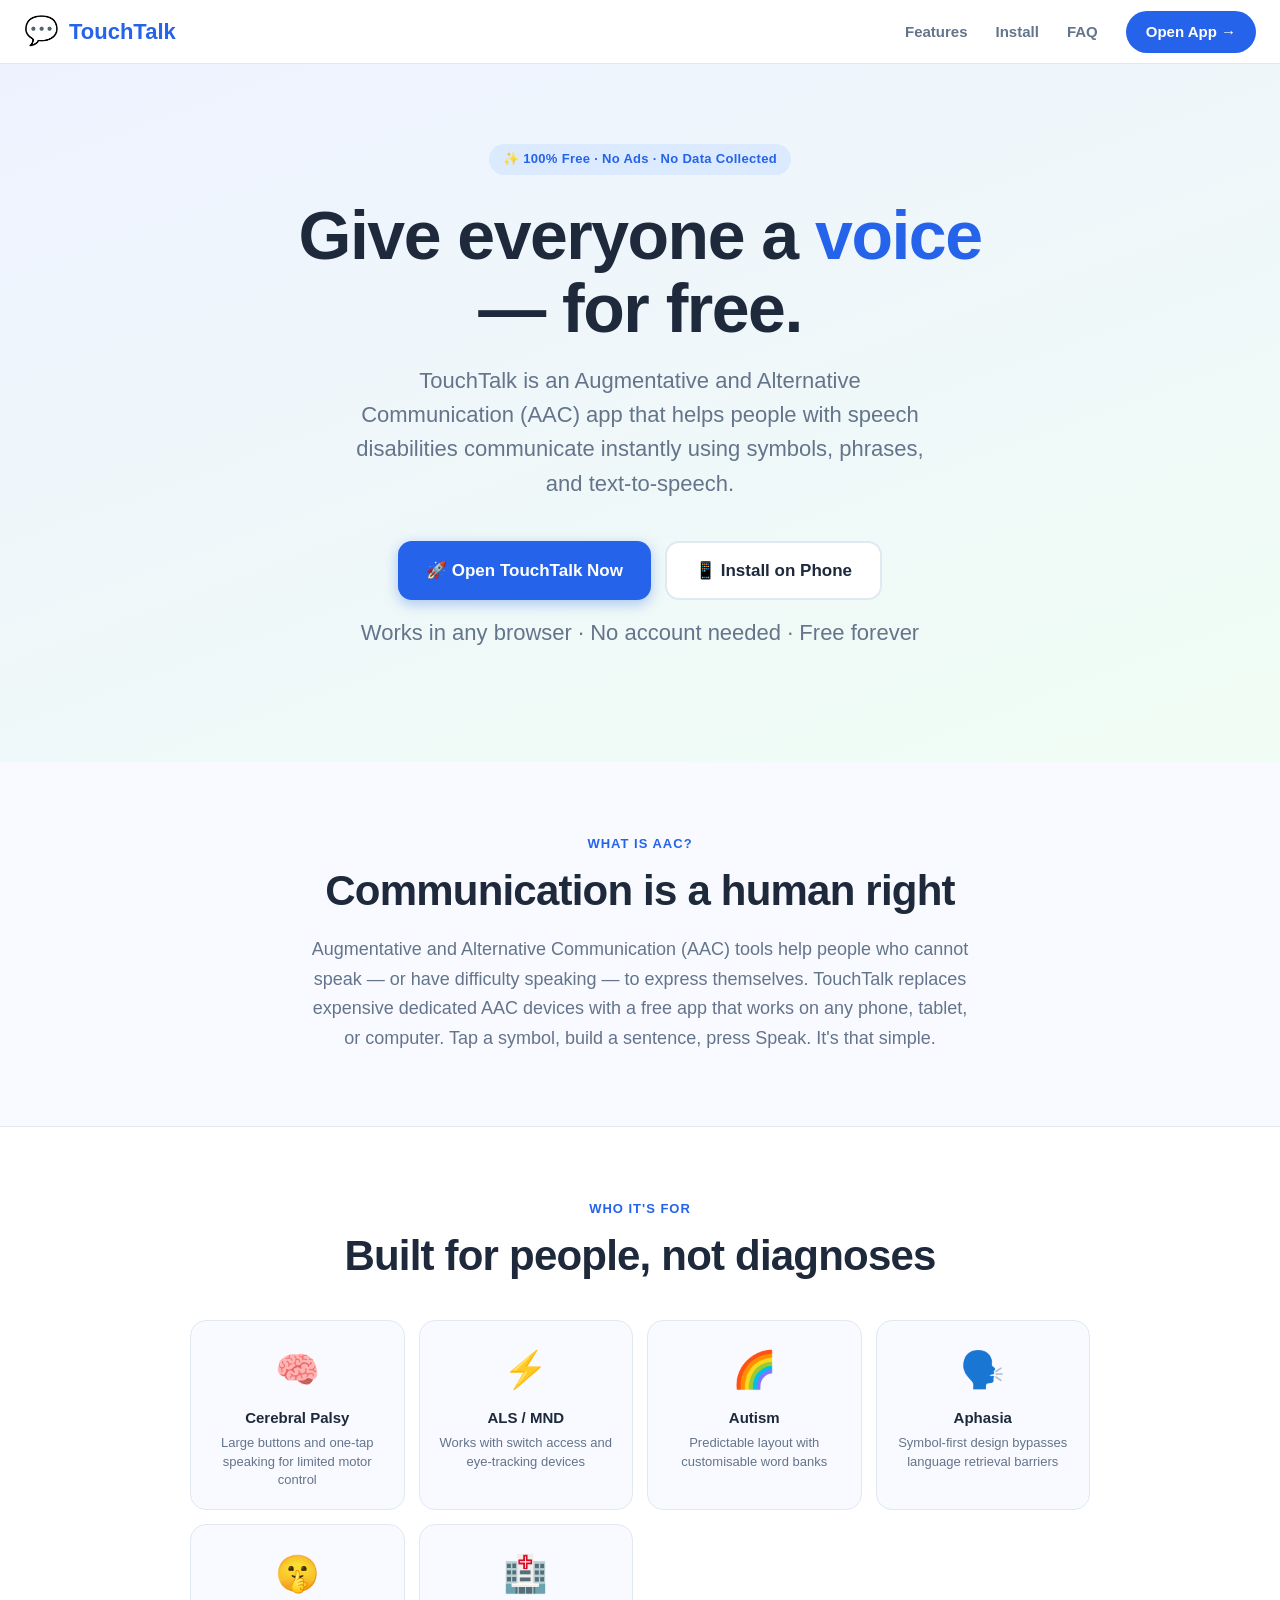
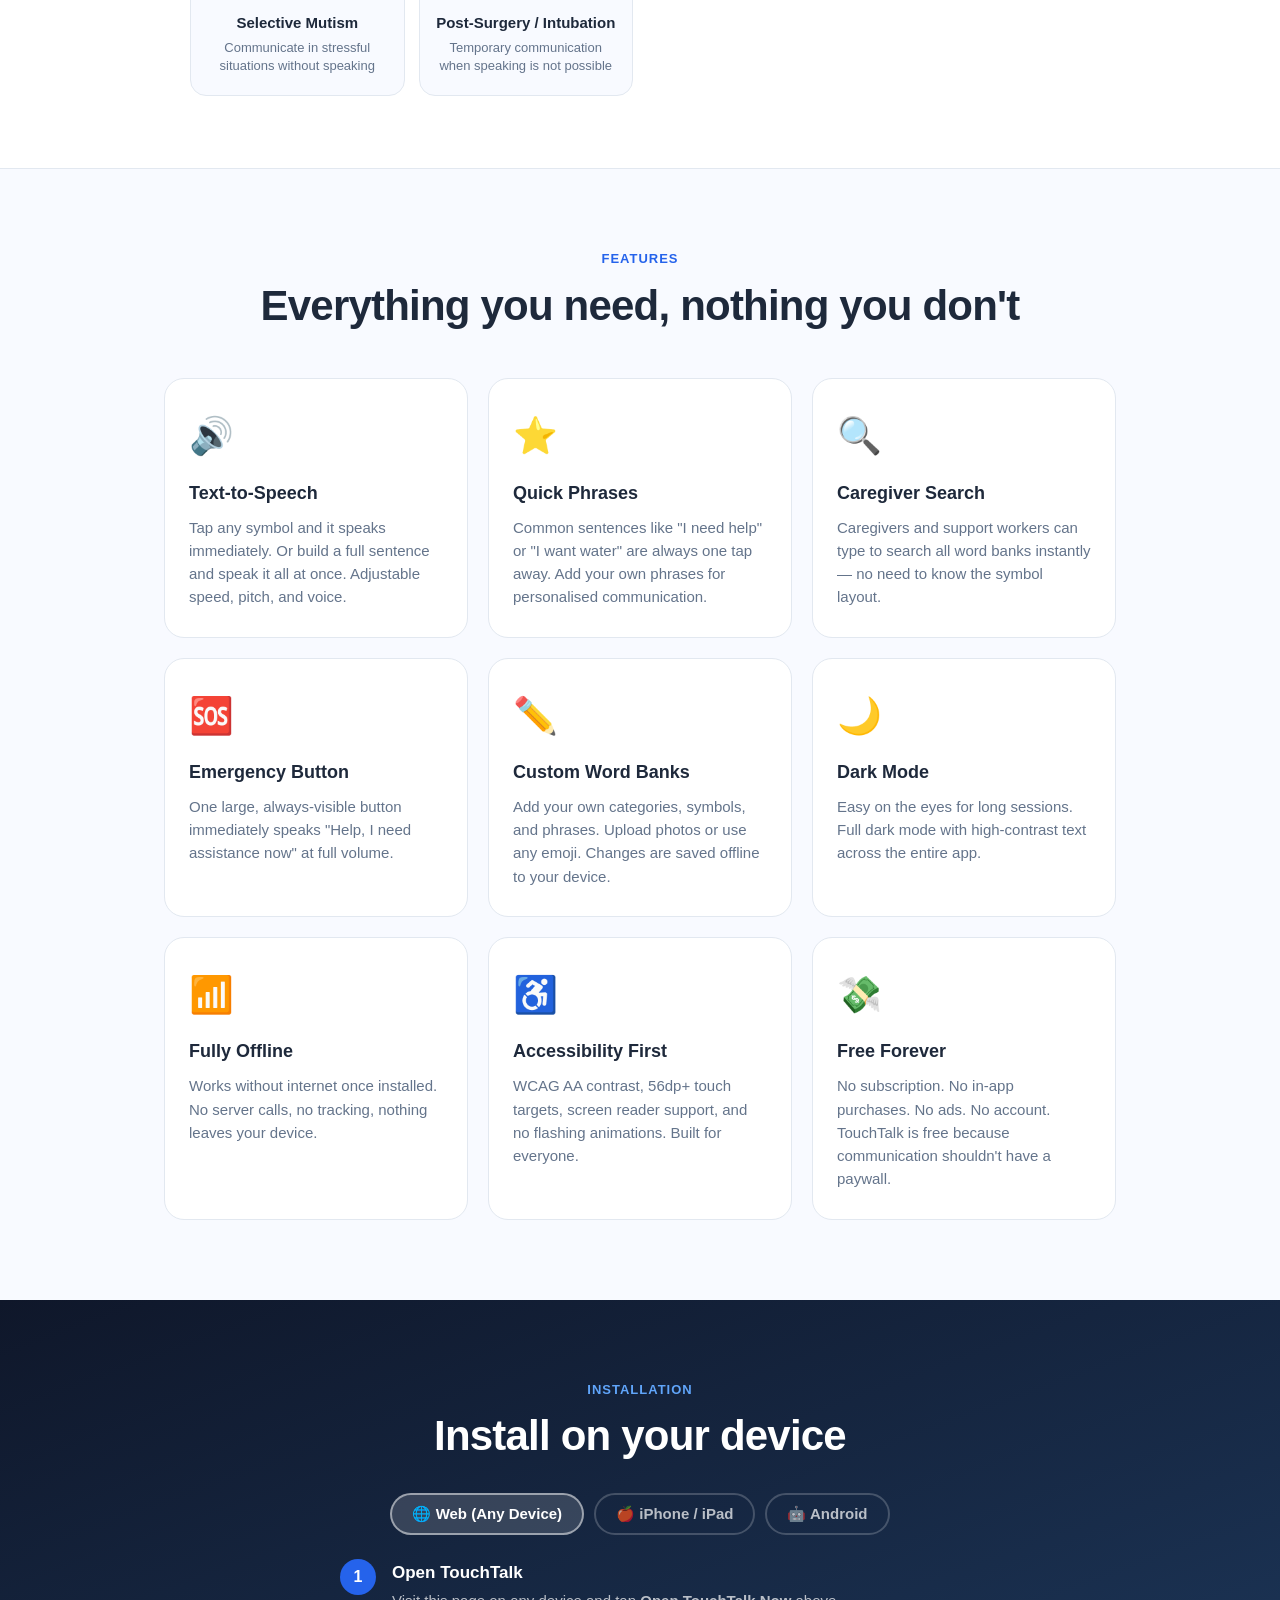
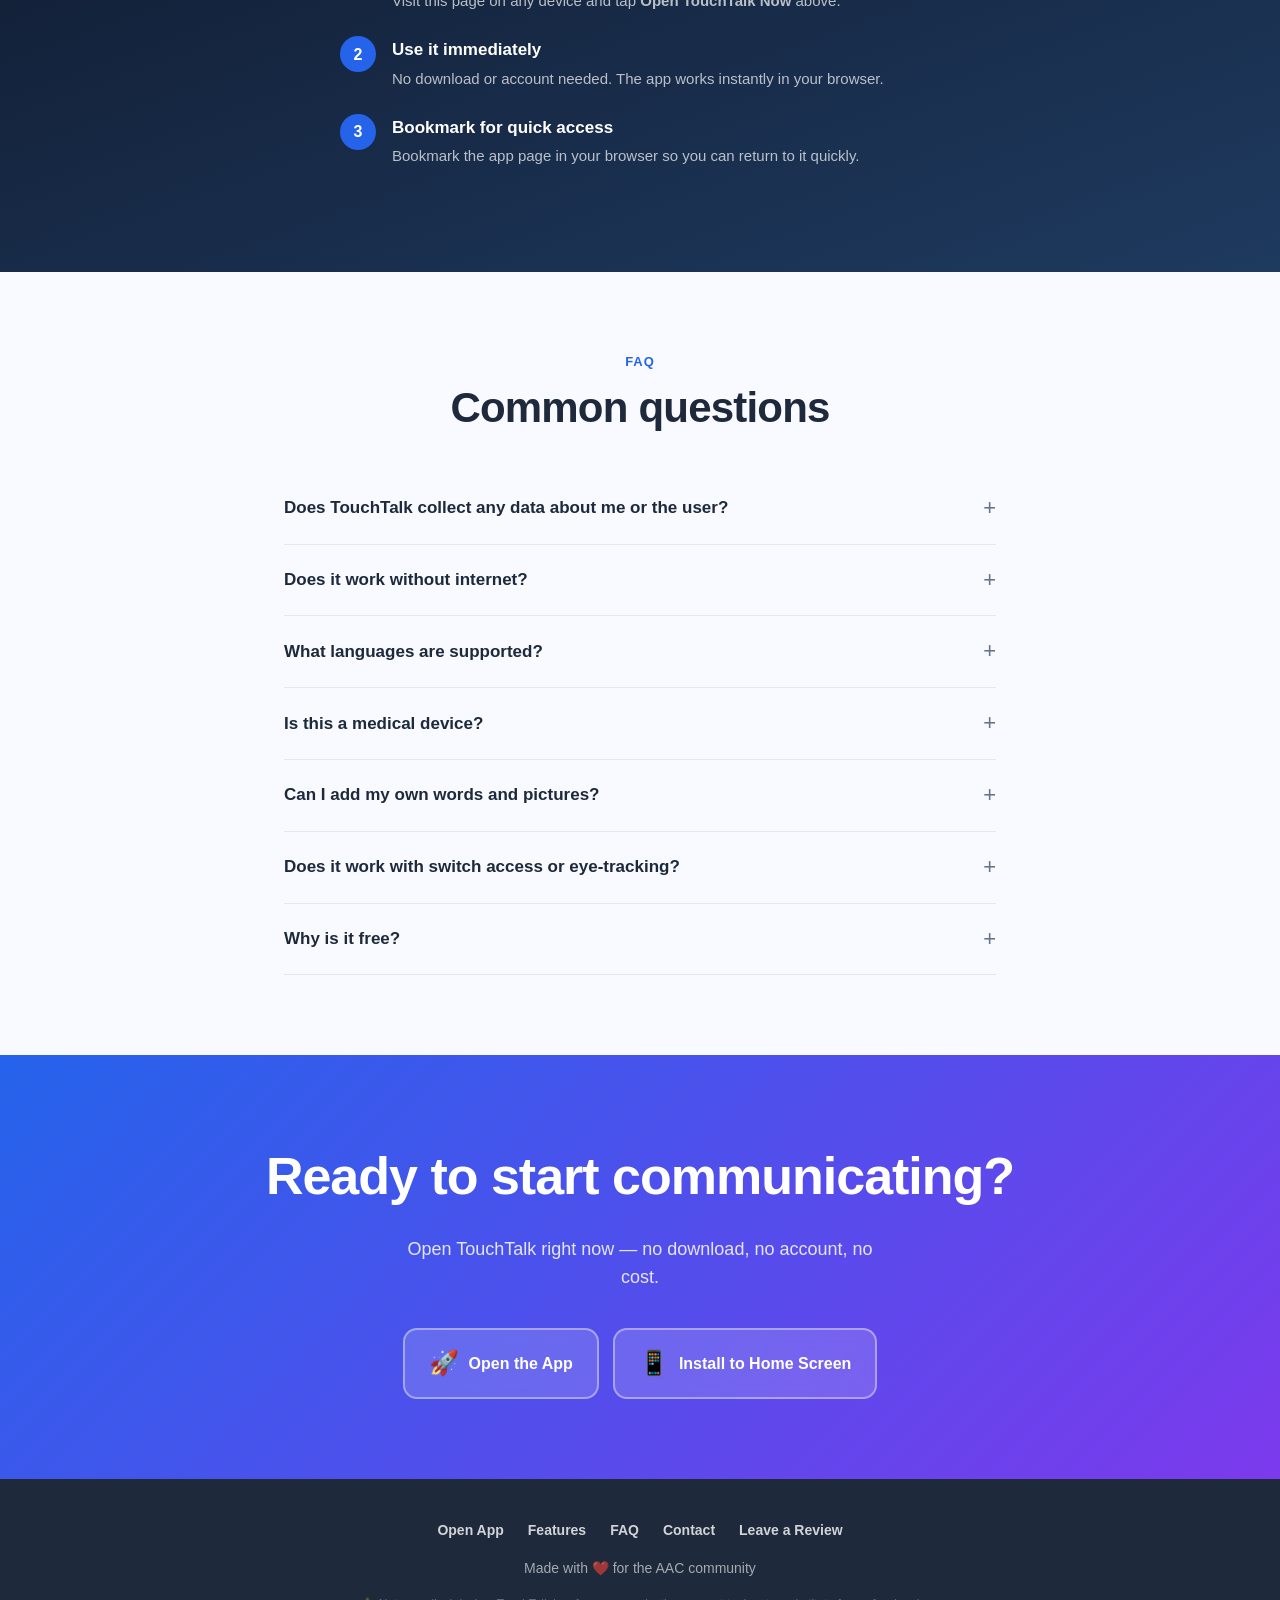
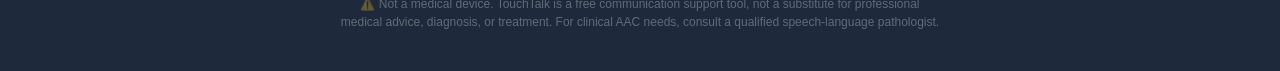
==== index.html @ ec5f8ab3 "Update with code changes" ====
<!DOCTYPE html>
<html lang="en">
<head>
  <meta charset="UTF-8">
  <meta name="viewport" content="width=device-width, initial-scale=1.0">
  <meta name="description" content="TouchTalk is a free AAC app that gives a voice to people with cerebral palsy, ALS, autism, aphasia, and other speech disabilities.">
  <title>TouchTalk — Free AAC App for Everyone</title>
  <style>
    :root {
      --primary: #2563EB;
      --primary-dark: #1D4ED8;
      --speak: #059669;
      --text-1: #1E293B;
      --text-2: #64748B;
      --bg: #F8FAFF;
      --surface: #FFFFFF;
      --border: #E2E8F0;
    }
    *, *::before, *::after { box-sizing: border-box; margin: 0; padding: 0; }
    html { scroll-behavior: smooth; }
    body {
      font-family: -apple-system, BlinkMacSystemFont, 'Inter', 'Segoe UI', Arial, sans-serif;
      background: var(--bg);
      color: var(--text-1);
      line-height: 1.6;
    }
    img { max-width: 100%; display: block; }
    a { color: var(--primary); text-decoration: none; }
    a:hover { text-decoration: underline; }

    nav {
      position: sticky;
      top: 0;
      background: rgba(255,255,255,0.92);
      backdrop-filter: blur(12px);
      border-bottom: 1px solid var(--border);
      z-index: 100;
      padding: 0 24px;
      display: flex;
      align-items: center;
      justify-content: space-between;
      height: 64px;
    }
    .nav-brand {
      display: flex;
      align-items: center;
      gap: 10px;
      font-size: 22px;
      font-weight: 800;
      color: var(--primary);
      text-decoration: none;
    }
    .nav-brand span { font-size: 28px; }
    .nav-links { display: flex; gap: 28px; align-items: center; }
    .nav-links a { font-size: 15px; font-weight: 600; color: var(--text-2); transition: color 0.15s; }
    .nav-links a:hover { color: var(--primary); text-decoration: none; }
    .nav-cta {
      background: var(--primary);
      color: #fff !important;
      padding: 9px 20px;
      border-radius: 100px;
      transition: background 0.15s, transform 0.15s !important;
    }
    .nav-cta:hover { background: var(--primary-dark) !important; transform: translateY(-1px); text-decoration: none !important; }
    @media (max-width: 640px) {
      .nav-links { display: none; }
    }

    .hero {
      background: linear-gradient(160deg, #EEF2FF 0%, #F0FDF4 100%);
      padding: 80px 24px 72px;
      text-align: center;
    }
    .hero-badge {
      display: inline-flex;
      align-items: center;
      gap: 6px;
      background: #DBEAFE;
      color: var(--primary);
      font-size: 13px;
      font-weight: 700;
      padding: 5px 14px;
      border-radius: 100px;
      margin-bottom: 24px;
      letter-spacing: 0.3px;
    }
    .hero h1 {
      font-size: clamp(36px, 7vw, 68px);
      font-weight: 900;
      line-height: 1.07;
      letter-spacing: -1.5px;
      color: var(--text-1);
      max-width: 760px;
      margin: 0 auto 20px;
    }
    .hero h1 em { font-style: normal; color: var(--primary); }
    .hero p {
      font-size: clamp(17px, 2.5vw, 22px);
      color: var(--text-2);
      max-width: 580px;
      margin: 0 auto 40px;
      line-height: 1.55;
    }
    .hero-buttons {
      display: flex;
      gap: 14px;
      justify-content: center;
      flex-wrap: wrap;
      margin-bottom: 16px;
    }
    .btn-primary {
      display: inline-flex;
      align-items: center;
      gap: 8px;
      background: var(--primary);
      color: #fff;
      font-size: 17px;
      font-weight: 700;
      padding: 14px 28px;
      border-radius: 14px;
      transition: background 0.15s, transform 0.15s, box-shadow 0.15s;
      box-shadow: 0 4px 14px rgba(37,99,235,.35);
      text-decoration: none;
    }
    .btn-primary:hover { background: var(--primary-dark); transform: translateY(-2px); box-shadow: 0 8px 24px rgba(37,99,235,.45); text-decoration: none; }
    .btn-secondary {
      display: inline-flex;
      align-items: center;
      gap: 8px;
      background: var(--surface);
      color: var(--text-1);
      font-size: 17px;
      font-weight: 700;
      padding: 14px 28px;
      border-radius: 14px;
      border: 2px solid var(--border);
      transition: border-color 0.15s, transform 0.15s;
      text-decoration: none;
    }
    .btn-secondary:hover { border-color: var(--primary); color: var(--primary); transform: translateY(-2px); text-decoration: none; }
    .hero-disclaimer {
      font-size: 13px;
      color: var(--text-2);
    }

    .what-is {
      padding: 72px 24px;
      max-width: 900px;
      margin: 0 auto;
      text-align: center;
    }
    .section-tag {
      font-size: 13px;
      font-weight: 700;
      text-transform: uppercase;
      letter-spacing: 1px;
      color: var(--primary);
      margin-bottom: 12px;
    }
    .section-title {
      font-size: clamp(28px, 5vw, 42px);
      font-weight: 900;
      letter-spacing: -0.8px;
      line-height: 1.15;
      color: var(--text-1);
      margin-bottom: 20px;
    }
    .section-body {
      font-size: 18px;
      color: var(--text-2);
      max-width: 660px;
      margin: 0 auto;
      line-height: 1.65;
    }

    .who-section {
      background: var(--surface);
      padding: 72px 24px;
      border-top: 1px solid var(--border);
      border-bottom: 1px solid var(--border);
    }
    .who-section .section-title { text-align: center; }
    .conditions-grid {
      display: grid;
      grid-template-columns: repeat(auto-fill, minmax(200px, 1fr));
      gap: 14px;
      margin-top: 40px;
      max-width: 900px;
      margin-left: auto;
      margin-right: auto;
    }
    .condition-card {
      background: var(--bg);
      border: 1.5px solid var(--border);
      border-radius: 16px;
      padding: 20px 16px;
      text-align: center;
    }
    .condition-icon { font-size: 36px; margin-bottom: 8px; }
    .condition-name { font-size: 15px; font-weight: 700; color: var(--text-1); }
    .condition-desc { font-size: 13px; color: var(--text-2); margin-top: 4px; line-height: 1.4; }

    .features-section { padding: 80px 24px; max-width: 1000px; margin: 0 auto; }
    .features-section .section-title { text-align: center; margin-bottom: 48px; }
    .features-grid {
      display: grid;
      grid-template-columns: repeat(auto-fill, minmax(280px, 1fr));
      gap: 20px;
    }
    .feature-card {
      background: var(--surface);
      border: 1.5px solid var(--border);
      border-radius: 20px;
      padding: 28px 24px;
      transition: transform 0.2s, box-shadow 0.2s;
    }
    .feature-card:hover { transform: translateY(-4px); box-shadow: 0 12px 32px rgba(0,0,0,.08); }
    .feature-icon {
      font-size: 36px;
      margin-bottom: 14px;
      display: block;
    }
    .feature-title { font-size: 18px; font-weight: 800; color: var(--text-1); margin-bottom: 8px; }
    .feature-desc { font-size: 15px; color: var(--text-2); line-height: 1.55; }

    .install-section {
      background: linear-gradient(160deg, #0F172A 0%, #1E3A5F 100%);
      color: #fff;
      padding: 80px 24px;
    }
    .install-section .section-title { color: #fff; text-align: center; }
    .install-section .section-tag { color: #60A5FA; }
    .install-tabs {
      display: flex;
      gap: 10px;
      justify-content: center;
      margin: 32px 0 24px;
      flex-wrap: wrap;
    }
    .install-tab {
      padding: 10px 20px;
      border-radius: 100px;
      font-size: 15px;
      font-weight: 700;
      cursor: pointer;
      border: 2px solid rgba(255,255,255,.2);
      background: transparent;
      color: rgba(255,255,255,.7);
      transition: all 0.15s;
      font-family: inherit;
    }
    .install-tab.active, .install-tab:hover {
      background: rgba(255,255,255,.15);
      border-color: rgba(255,255,255,.5);
      color: #fff;
    }
    .install-steps {
      max-width: 600px;
      margin: 0 auto;
      display: none;
    }
    .install-steps.active { display: block; }
    .step {
      display: flex;
      gap: 16px;
      align-items: flex-start;
      margin-bottom: 24px;
    }
    .step-num {
      width: 36px; height: 36px;
      border-radius: 50%;
      background: var(--primary);
      color: #fff;
      font-weight: 800;
      font-size: 16px;
      display: flex;
      align-items: center;
      justify-content: center;
      flex-shrink: 0;
    }
    .step-content h4 { font-size: 17px; font-weight: 700; margin-bottom: 4px; }
    .step-content p { font-size: 15px; color: rgba(255,255,255,.7); line-height: 1.5; }
    .step-content code {
      background: rgba(255,255,255,.12);
      border-radius: 6px;
      padding: 2px 7px;
      font-family: monospace;
      font-size: 13px;
      color: #93C5FD;
    }

    .faq-section { padding: 80px 24px; max-width: 760px; margin: 0 auto; }
    .faq-section .section-title { text-align: center; margin-bottom: 40px; }
    .faq-item {
      border-bottom: 1.5px solid var(--border);
      padding: 20px 0;
    }
    .faq-q {
      font-size: 17px;
      font-weight: 700;
      color: var(--text-1);
      cursor: pointer;
      display: flex;
      justify-content: space-between;
      align-items: center;
      gap: 12px;
      user-select: none;
      line-height: 1.4;
    }
    .faq-q::after { content: '+'; font-size: 22px; font-weight: 400; color: var(--text-2); flex-shrink: 0; }
    .faq-item.open .faq-q::after { content: '−'; }
    .faq-a {
      font-size: 16px;
      color: var(--text-2);
      max-height: 0;
      overflow: hidden;
      transition: max-height 0.3s ease, padding 0.2s;
      line-height: 1.65;
    }
    .faq-item.open .faq-a { max-height: 400px; padding-top: 12px; }

    .download-section {
      background: linear-gradient(135deg, #2563EB 0%, #7C3AED 100%);
      color: #fff;
      padding: 80px 24px;
      text-align: center;
    }
    .download-section h2 {
      font-size: clamp(30px, 6vw, 52px);
      font-weight: 900;
      letter-spacing: -1px;
      margin-bottom: 16px;
    }
    .download-section p {
      font-size: 18px;
      opacity: 0.85;
      max-width: 500px;
      margin: 0 auto 36px;
    }
    .download-buttons {
      display: flex;
      gap: 14px;
      justify-content: center;
      flex-wrap: wrap;
    }
    .dl-btn {
      display: inline-flex;
      align-items: center;
      gap: 10px;
      background: rgba(255,255,255,.15);
      border: 2px solid rgba(255,255,255,.4);
      color: #fff;
      padding: 14px 24px;
      border-radius: 14px;
      font-size: 16px;
      font-weight: 700;
      text-decoration: none;
      transition: background 0.15s, border-color 0.15s, transform 0.15s;
      backdrop-filter: blur(8px);
    }
    .dl-btn:hover {
      background: rgba(255,255,255,.25);
      border-color: rgba(255,255,255,.7);
      transform: translateY(-2px);
      text-decoration: none;
      color: #fff;
    }
    .dl-btn-icon { font-size: 24px; }

    footer {
      background: var(--text-1);
      color: rgba(255,255,255,.6);
      padding: 40px 24px;
      text-align: center;
    }
    footer a { color: rgba(255,255,255,.8); }
    footer a:hover { color: #fff; }
    .footer-links { display: flex; gap: 24px; justify-content: center; flex-wrap: wrap; margin-bottom: 16px; }
    .footer-links a { font-size: 14px; font-weight: 600; }
    .footer-disclaimer {
      font-size: 12px;
      opacity: 0.5;
      max-width: 600px;
      margin: 16px auto 0;
      line-height: 1.5;
    }

</style>
</head>
<body>

<nav>
  <a class="nav-brand" href="#"><span>💬</span> TouchTalk</a>
  <div class="nav-links">
    <a href="#features">Features</a>
    <a href="#install">Install</a>
    <a href="#faq">FAQ</a>
    <a href="app.html" class="nav-cta">Open App →</a>
  </div>
</nav>

<section class="hero">
  <div class="hero-badge">✨ 100% Free · No Ads · No Data Collected</div>
  <h1>Give everyone a <em>voice</em> — for free.</h1>
  <p>TouchTalk is an Augmentative and Alternative Communication (AAC) app that helps people with speech disabilities communicate instantly using symbols, phrases, and text-to-speech.</p>
  <div class="hero-buttons">
    <a href="app.html" class="btn-primary">🚀 Open TouchTalk Now</a>
    <a href="#install" class="btn-secondary">📱 Install on Phone</a>
  </div>
  <p class="hero-disclaimer">Works in any browser · No account needed · Free forever</p>
</section>

<section class="what-is">
  <p class="section-tag">What is AAC?</p>
  <h2 class="section-title">Communication is a human right</h2>
  <p class="section-body">
    Augmentative and Alternative Communication (AAC) tools help people who cannot speak — or have difficulty speaking — to express themselves. TouchTalk replaces expensive dedicated AAC devices with a free app that works on any phone, tablet, or computer. Tap a symbol, build a sentence, press Speak. It's that simple.
  </p>
</section>

<section class="who-section">
  <p class="section-tag" style="text-align:center">Who it's for</p>
  <h2 class="section-title">Built for people, not diagnoses</h2>
  <div class="conditions-grid">
    <div class="condition-card">
      <div class="condition-icon">🧠</div>
      <div class="condition-name">Cerebral Palsy</div>
      <div class="condition-desc">Large buttons and one-tap speaking for limited motor control</div>
    </div>
    <div class="condition-card">
      <div class="condition-icon">⚡</div>
      <div class="condition-name">ALS / MND</div>
      <div class="condition-desc">Works with switch access and eye-tracking devices</div>
    </div>
    <div class="condition-card">
      <div class="condition-icon">🌈</div>
      <div class="condition-name">Autism</div>
      <div class="condition-desc">Predictable layout with customisable word banks</div>
    </div>
    <div class="condition-card">
      <div class="condition-icon">🗣️</div>
      <div class="condition-name">Aphasia</div>
      <div class="condition-desc">Symbol-first design bypasses language retrieval barriers</div>
    </div>
    <div class="condition-card">
      <div class="condition-icon">🤫</div>
      <div class="condition-name">Selective Mutism</div>
      <div class="condition-desc">Communicate in stressful situations without speaking</div>
    </div>
    <div class="condition-card">
      <div class="condition-icon">🏥</div>
      <div class="condition-name">Post-Surgery / Intubation</div>
      <div class="condition-desc">Temporary communication when speaking is not possible</div>
    </div>
  </div>
</section>

<section class="features-section" id="features">
  <p class="section-tag" style="text-align:center">Features</p>
  <h2 class="section-title">Everything you need, nothing you don't</h2>
  <div class="features-grid">
    <div class="feature-card">
      <span class="feature-icon">🔊</span>
      <h3 class="feature-title">Text-to-Speech</h3>
      <p class="feature-desc">Tap any symbol and it speaks immediately. Or build a full sentence and speak it all at once. Adjustable speed, pitch, and voice.</p>
    </div>
    <div class="feature-card">
      <span class="feature-icon">⭐</span>
      <h3 class="feature-title">Quick Phrases</h3>
      <p class="feature-desc">Common sentences like "I need help" or "I want water" are always one tap away. Add your own phrases for personalised communication.</p>
    </div>
    <div class="feature-card">
      <span class="feature-icon">🔍</span>
      <h3 class="feature-title">Caregiver Search</h3>
      <p class="feature-desc">Caregivers and support workers can type to search all word banks instantly — no need to know the symbol layout.</p>
    </div>
    <div class="feature-card">
      <span class="feature-icon">🆘</span>
      <h3 class="feature-title">Emergency Button</h3>
      <p class="feature-desc">One large, always-visible button immediately speaks "Help, I need assistance now" at full volume.</p>
    </div>
    <div class="feature-card">
      <span class="feature-icon">✏️</span>
      <h3 class="feature-title">Custom Word Banks</h3>
      <p class="feature-desc">Add your own categories, symbols, and phrases. Upload photos or use any emoji. Changes are saved offline to your device.</p>
    </div>
    <div class="feature-card">
      <span class="feature-icon">🌙</span>
      <h3 class="feature-title">Dark Mode</h3>
      <p class="feature-desc">Easy on the eyes for long sessions. Full dark mode with high-contrast text across the entire app.</p>
    </div>
    <div class="feature-card">
      <span class="feature-icon">📶</span>
      <h3 class="feature-title">Fully Offline</h3>
      <p class="feature-desc">Works without internet once installed. No server calls, no tracking, nothing leaves your device.</p>
    </div>
    <div class="feature-card">
      <span class="feature-icon">♿</span>
      <h3 class="feature-title">Accessibility First</h3>
      <p class="feature-desc">WCAG AA contrast, 56dp+ touch targets, screen reader support, and no flashing animations. Built for everyone.</p>
    </div>
    <div class="feature-card">
      <span class="feature-icon">💸</span>
      <h3 class="feature-title">Free Forever</h3>
      <p class="feature-desc">No subscription. No in-app purchases. No ads. No account. TouchTalk is free because communication shouldn't have a paywall.</p>
    </div>
  </div>
</section>

<section class="install-section" id="install">
  <p class="section-tag" style="text-align:center">Installation</p>
  <h2 class="section-title" style="color:#fff">Install on your device</h2>
  <div class="install-tabs">
    <button class="install-tab active" onclick="showInstall('web', this)">🌐 Web (Any Device)</button>
    <button class="install-tab" onclick="showInstall('ios', this)">🍎 iPhone / iPad</button>
    <button class="install-tab" onclick="showInstall('android', this)">🤖 Android</button>
  </div>

  <div class="install-steps active" id="install-web">
    <div class="step"><div class="step-num">1</div><div class="step-content"><h4>Open TouchTalk</h4><p>Visit this page on any device and tap <strong>Open TouchTalk Now</strong> above.</p></div></div>
    <div class="step"><div class="step-num">2</div><div class="step-content"><h4>Use it immediately</h4><p>No download or account needed. The app works instantly in your browser.</p></div></div>
    <div class="step"><div class="step-num">3</div><div class="step-content"><h4>Bookmark for quick access</h4><p>Bookmark the app page in your browser so you can return to it quickly.</p></div></div>
  </div>

  <div class="install-steps" id="install-ios">
    <div class="step"><div class="step-num">1</div><div class="step-content"><h4>Open in Safari</h4><p>Open TouchTalk in <strong>Safari</strong> on your iPhone or iPad (not Chrome).</p></div></div>
    <div class="step"><div class="step-num">2</div><div class="step-content"><h4>Tap the Share button</h4><p>Tap the <strong>□↑</strong> Share icon at the bottom of the screen.</p></div></div>
    <div class="step"><div class="step-num">3</div><div class="step-content"><h4>Add to Home Screen</h4><p>Scroll down and tap <strong>"Add to Home Screen"</strong>. Tap <strong>Add</strong>.</p></div></div>
    <div class="step"><div class="step-num">4</div><div class="step-content"><h4>Done!</h4><p>TouchTalk appears on your home screen like any other app and works fully offline.</p></div></div>
  </div>

  <div class="install-steps" id="install-android">
    <div class="step"><div class="step-num">1</div><div class="step-content"><h4>Open in Chrome</h4><p>Open TouchTalk in <strong>Google Chrome</strong> on your Android phone or tablet.</p></div></div>
    <div class="step"><div class="step-num">2</div><div class="step-content"><h4>Tap the menu</h4><p>Tap the <strong>⋮</strong> three-dot menu in the top-right corner of Chrome.</p></div></div>
    <div class="step"><div class="step-num">3</div><div class="step-content"><h4>Add to Home screen</h4><p>Tap <strong>"Add to Home screen"</strong> or <strong>"Install app"</strong> and confirm.</p></div></div>
    <div class="step"><div class="step-num">4</div><div class="step-content"><h4>Done!</h4><p>TouchTalk is now installed on your Android device and works without internet.</p></div></div>
  </div>
</section>

<section class="faq-section" id="faq">
  <p class="section-tag" style="text-align:center">FAQ</p>
  <h2 class="section-title">Common questions</h2>

  <div class="faq-item">
    <div class="faq-q" onclick="toggleFaq(this)">Does TouchTalk collect any data about me or the user?</div>
    <div class="faq-a">No. TouchTalk collects absolutely zero data. There are no analytics, no tracking pixels, no server calls. Everything — your word banks, settings, and custom phrases — is stored only on your device using the browser's local storage. Nothing ever leaves the device.</div>
  </div>
  <div class="faq-item">
    <div class="faq-q" onclick="toggleFaq(this)">Does it work without internet?</div>
    <div class="faq-a">Yes. Once you've visited the app once, it installs a service worker that caches the entire app. After that, TouchTalk works completely offline — including text-to-speech, which uses your device's built-in speech engine, not the internet.</div>
  </div>
  <div class="faq-item">
    <div class="faq-q" onclick="toggleFaq(this)">What languages are supported?</div>
    <div class="faq-a">Text-to-speech supports every language your device supports (typically 30–60 languages on iOS and Android). The app interface is currently in English. You can add words and phrases in any language — the TTS engine will attempt to speak them correctly.</div>
  </div>
  <div class="faq-item">
    <div class="faq-q" onclick="toggleFaq(this)">Is this a medical device?</div>
    <div class="faq-a">No. TouchTalk is a communication aid, not a medical device. It has not been certified by the FDA, CE, or any other regulatory body. It is not a replacement for professional AAC assessment or therapy. For complex communication needs, please consult a speech-language pathologist.</div>
  </div>
  <div class="faq-item">
    <div class="faq-q" onclick="toggleFaq(this)">Can I add my own words and pictures?</div>
    <div class="faq-a">Yes. Open the app, go to Customize, and you can add new categories, symbols with custom photos or emojis, and quick phrases. Everything is saved to your device and persists between sessions.</div>
  </div>
  <div class="faq-item">
    <div class="faq-q" onclick="toggleFaq(this)">Does it work with switch access or eye-tracking?</div>
    <div class="faq-a">TouchTalk is designed with accessibility in mind. All interactive elements are keyboard-focusable, which makes it compatible with most switch access systems. Full eye-tracking support is on the roadmap for a future version.</div>
  </div>
  <div class="faq-item">
    <div class="faq-q" onclick="toggleFaq(this)">Why is it free?</div>
    <div class="faq-a">Communication is a human right. Dedicated AAC devices can cost thousands of dollars, putting them out of reach for many families. TouchTalk exists to change that. It is maintained as a free, open project with no commercial interests.</div>
  </div>
</section>

<section class="download-section" id="download">
  <h2>Ready to start communicating?</h2>
  <p>Open TouchTalk right now — no download, no account, no cost.</p>
  <div class="download-buttons">
    <a href="app.html" class="dl-btn"><span class="dl-btn-icon">🚀</span> Open the App</a>
    <a href="#install" class="dl-btn"><span class="dl-btn-icon">📱</span> Install to Home Screen</a>
  </div>
</section>

<footer>
  <div class="footer-links">
    <a href="app.html">Open App</a>
    <a href="#features">Features</a>
    <a href="#faq">FAQ</a>
    <a href="mailto:abza2030@gmail.com">Contact</a>
    <a href="review.html">Leave a Review</a>
  </div>
  <p style="font-size:14px; margin-bottom:8px">Made with ❤️ for the AAC community</p>
  <p class="footer-disclaimer">
    ⚠️ Not a medical device. TouchTalk is a free communication support tool, not a substitute for professional medical advice, diagnosis, or treatment. For clinical AAC needs, consult a qualified speech-language pathologist.
  </p>
</footer>

<script>
  function showInstall(id, tab) {
    document.querySelectorAll('.install-steps').forEach(el => el.classList.remove('active'));
    document.querySelectorAll('.install-tab').forEach(el => el.classList.remove('active'));
    document.getElementById('install-' + id).classList.add('active');
    tab.classList.add('active');
  }
  function toggleFaq(el) {
    el.closest('.faq-item').classList.toggle('open');
  }
</script>
</body>
</html>
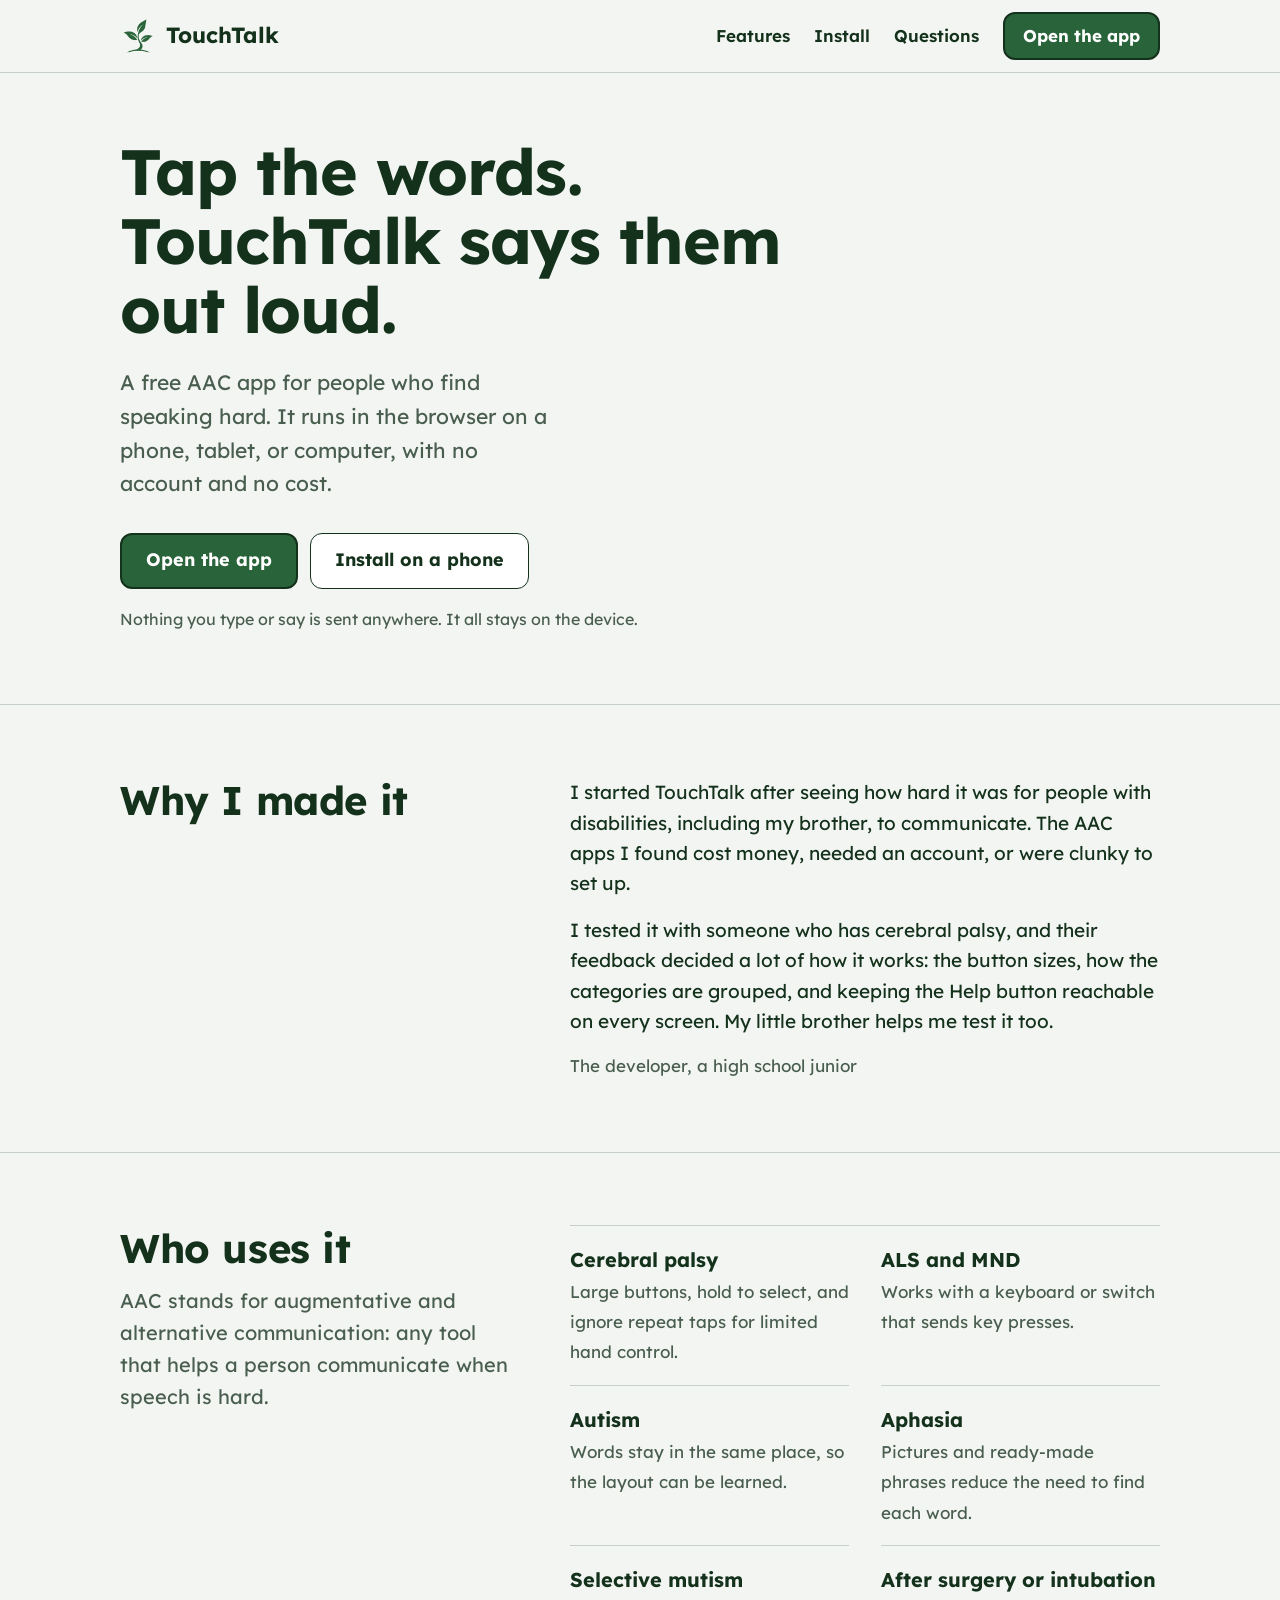
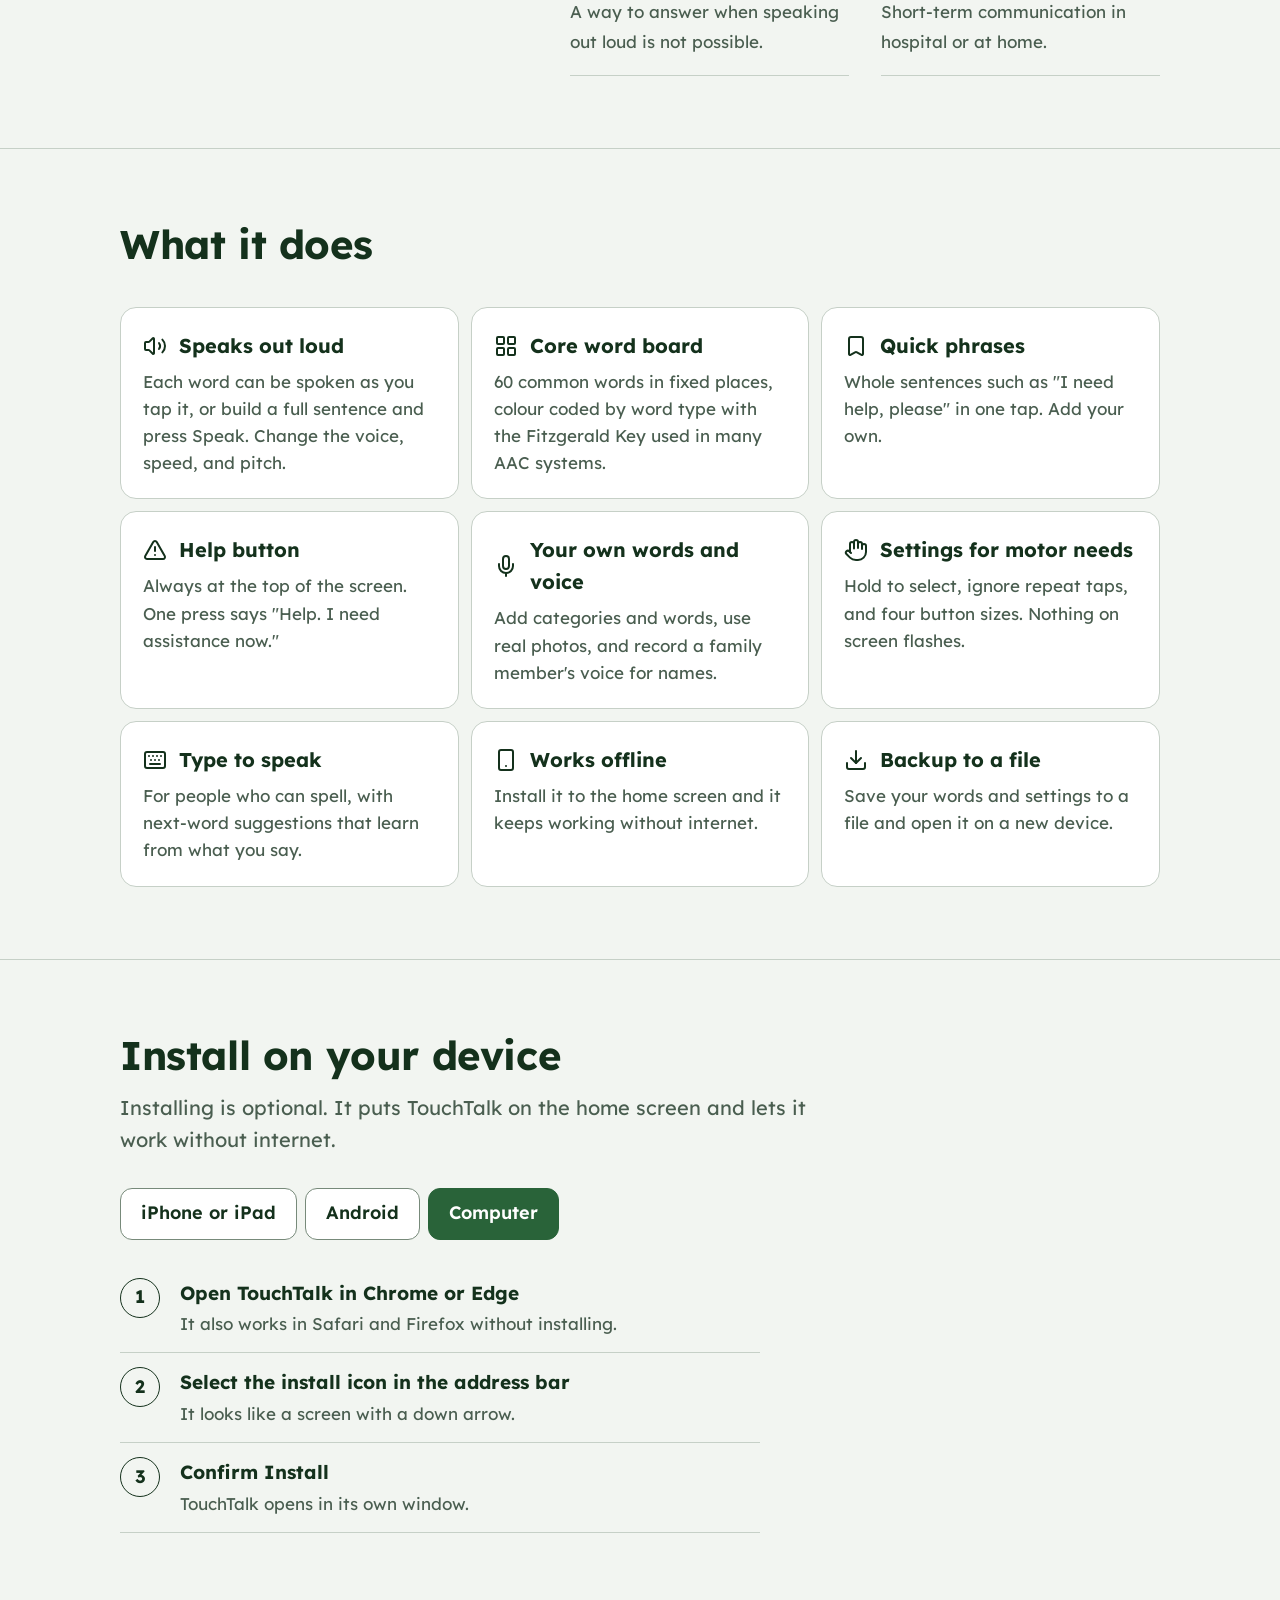
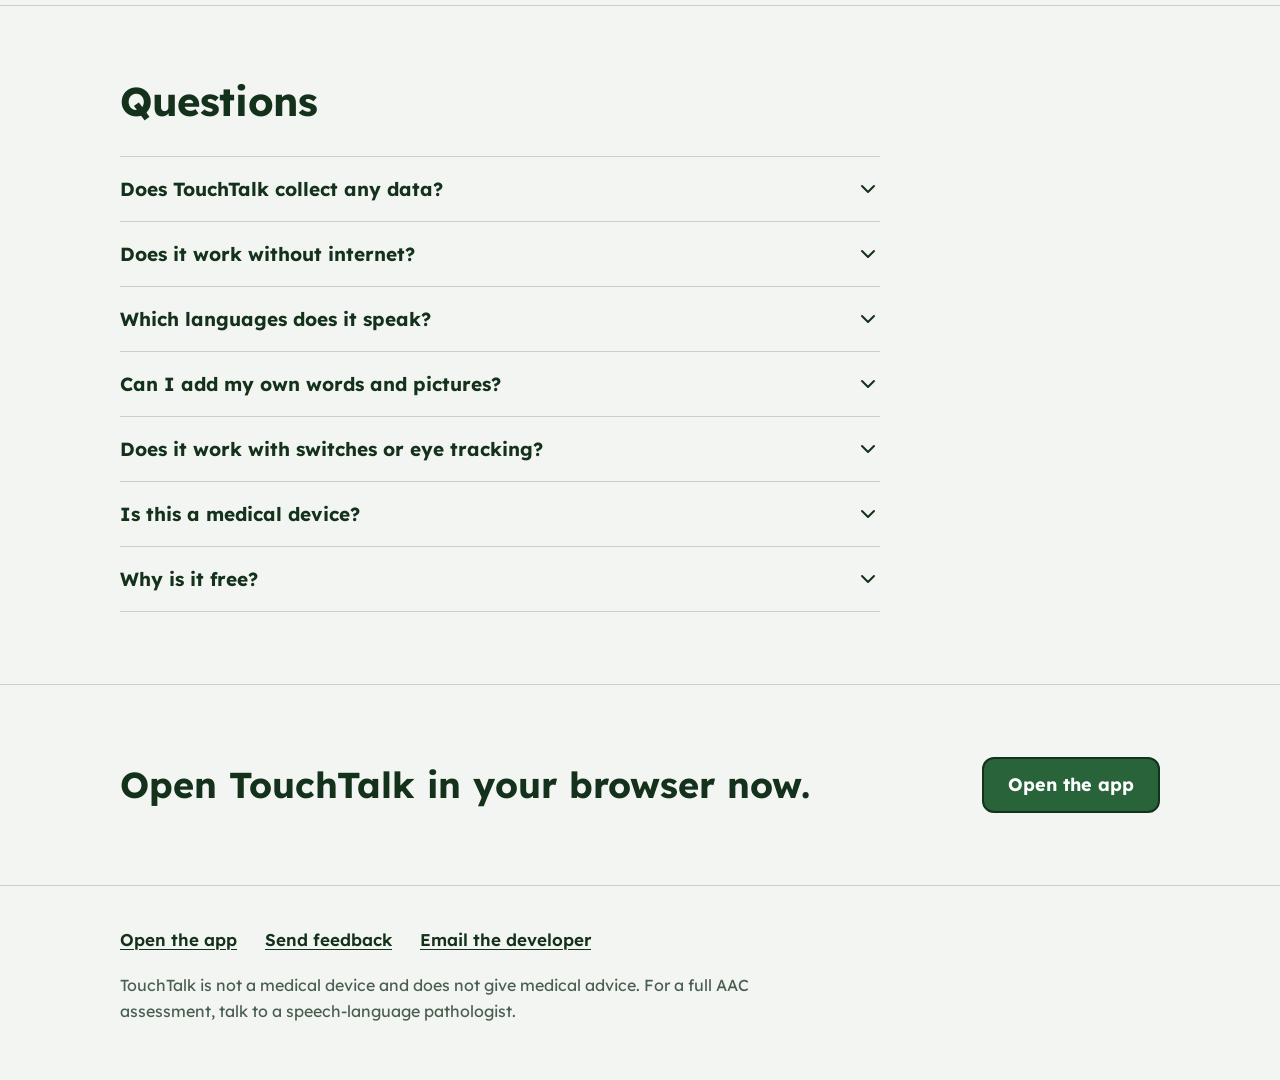
==== commit fa553ec3: "TouchTalk AAC" ====
--- a/index.html
+++ b/index.html
@@ -3,608 +3,424 @@
 <head>
   <meta charset="UTF-8">
   <meta name="viewport" content="width=device-width, initial-scale=1.0">
-  <meta name="description" content="TouchTalk is a free AAC app that gives a voice to people with cerebral palsy, ALS, autism, aphasia, and other speech disabilities.">
-  <title>TouchTalk — Free AAC App for Everyone</title>
+  <meta name="description" content="TouchTalk is a free AAC app. Tap words to build a message and the device says it out loud. Works in the browser, with no account.">
+  <meta name="theme-color" content="#F2F5F1">
+  <title>TouchTalk: a free AAC app</title>
+  <link rel="icon" type="image/png" sizes="32x32" href="icons/favicon-32.png">
+  <link rel="icon" type="image/png" sizes="192x192" href="icons/icon-192.png">
+  <link rel="apple-touch-icon" href="icons/apple-touch-icon.png">
+  <link rel="preload" href="fonts/lexend-latin.woff2" as="font" type="font/woff2" crossorigin>
   <style>
+@font-face {
+      font-family: 'Lexend';
+      font-style: normal; font-weight: 300 800; font-display: swap;
+      src: url('fonts/lexend-latin.woff2') format('woff2');
+      unicode-range: U+0000-00FF, U+0131, U+0152-0153, U+02BB-02BC, U+02C6, U+02DA, U+02DC, U+0304, U+0308, U+0329, U+2000-206F, U+20AC, U+2122, U+2191, U+2193, U+2212, U+2215, U+FEFF, U+FFFD;
+    }
+    @font-face {
+      font-family: 'Lexend';
+      font-style: normal; font-weight: 300 800; font-display: swap;
+      src: url('fonts/lexend-latin-ext.woff2') format('woff2');
+      unicode-range: U+0100-02BA, U+02BD-02C5, U+02C7-02CC, U+02CE-02D7, U+02DD-02FF, U+1D00-1DBF, U+1E00-1E9F, U+1EF2-1EFF, U+2020, U+20A0-20AB, U+20AD-20C4, U+2113, U+2C60-2C7F, U+A720-A7FF;
+    }
     :root {
-      --primary: #2563EB;
-      --primary-dark: #1D4ED8;
-      --speak: #059669;
-      --text-1: #1E293B;
-      --text-2: #64748B;
-      --bg: #F8FAFF;
-      --surface: #FFFFFF;
-      --border: #E2E8F0;
+      --paper: #F2F5F1;
+      --paper-2: #E3EAE3;
+      --cell: #FFFFFF;
+      --ink: #14311C;
+      --slate: #4A5E50;
+      --rule: #C6D0C7;
+      --focus: #FFBF1F;
+      --primary: #296339;
+      --primary-hover: #14311C;
+      --edge: #778A7A;
+      --r-btn: 12px;
+      --r-box: 16px;
+      --font: 'Lexend', system-ui, -apple-system, 'Segoe UI', Roboto, Arial, sans-serif;
     }
     *, *::before, *::after { box-sizing: border-box; margin: 0; padding: 0; }
     html { scroll-behavior: smooth; }
+    @media (prefers-reduced-motion: reduce) { html { scroll-behavior: auto; } }
     body {
-      font-family: -apple-system, BlinkMacSystemFont, 'Inter', 'Segoe UI', Arial, sans-serif;
-      background: var(--bg);
-      color: var(--text-1);
+      font-family: var(--font);
+      font-size: 19px;
       line-height: 1.6;
-    }
-    img { max-width: 100%; display: block; }
-    a { color: var(--primary); text-decoration: none; }
-    a:hover { text-decoration: underline; }
-
-    nav {
-      position: sticky;
-      top: 0;
-      background: rgba(255,255,255,0.92);
-      backdrop-filter: blur(12px);
-      border-bottom: 1px solid var(--border);
-      z-index: 100;
-      padding: 0 24px;
-      display: flex;
-      align-items: center;
-      justify-content: space-between;
-      height: 64px;
-    }
-    .nav-brand {
-      display: flex;
-      align-items: center;
-      gap: 10px;
-      font-size: 22px;
-      font-weight: 800;
-      color: var(--primary);
-      text-decoration: none;
-    }
-    .nav-brand span { font-size: 28px; }
-    .nav-links { display: flex; gap: 28px; align-items: center; }
-    .nav-links a { font-size: 15px; font-weight: 600; color: var(--text-2); transition: color 0.15s; }
-    .nav-links a:hover { color: var(--primary); text-decoration: none; }
-    .nav-cta {
-      background: var(--primary);
-      color: #fff !important;
-      padding: 9px 20px;
-      border-radius: 100px;
-      transition: background 0.15s, transform 0.15s !important;
-    }
-    .nav-cta:hover { background: var(--primary-dark) !important; transform: translateY(-1px); text-decoration: none !important; }
-    @media (max-width: 640px) {
-      .nav-links { display: none; }
-    }
-
-    .hero {
-      background: linear-gradient(160deg, #EEF2FF 0%, #F0FDF4 100%);
-      padding: 80px 24px 72px;
-      text-align: center;
-    }
-    .hero-badge {
-      display: inline-flex;
-      align-items: center;
-      gap: 6px;
-      background: #DBEAFE;
-      color: var(--primary);
-      font-size: 13px;
+      letter-spacing: 0;
+      background: var(--paper);
+      color: var(--ink);
+    }
+    button { font: inherit; letter-spacing: inherit; color: inherit; cursor: pointer; }
+    a { color: var(--ink); text-underline-offset: 3px; }
+    :focus { outline: none; }
+    :focus-visible { outline: 4px solid var(--focus); outline-offset: 2px; box-shadow: 0 0 0 2px var(--ink); border-radius: 4px; }
+    .i { width: 24px; height: 24px; flex-shrink: 0; fill: none; stroke: currentColor; stroke-width: 2; stroke-linecap: round; stroke-linejoin: round; }
+
+    .wrap { max-width: 1080px; margin: 0 auto; padding: 0 20px; }
+
+    /* header */
+    .site-head { border-bottom: 1px solid var(--rule); }
+    .site-head .wrap { display: flex; align-items: center; justify-content: space-between; gap: 16px; min-height: 72px; }
+    .brand { display: flex; align-items: center; gap: 10px; font-size: 22px; font-weight: 700; text-decoration: none; }
+    .brand img { width: 36px; height: 36px; object-fit: contain; }
+    .site-nav { display: flex; align-items: center; gap: 24px; }
+    .site-nav a:not(.btn) { font-size: 17px; font-weight: 600; text-decoration: none; }
+    .site-nav a:not(.btn):hover { text-decoration: underline; }
+    @media (max-width: 680px) { .site-nav a:not(.btn) { display: none; } }
+
+    .btn {
+      display: inline-flex; align-items: center; justify-content: center; gap: 10px;
+      min-height: 56px; padding: 0 24px;
+      border-radius: var(--r-btn);
+      font-size: 18px; font-weight: 700; text-decoration: none;
+      border: 2px solid var(--ink);
+    }
+    .btn-solid { background: var(--primary); color: #fff; }
+    .btn-solid:hover { background: var(--primary-hover); }
+    .btn-line { background: var(--cell); color: var(--ink); border-width: 1.5px; }
+    .btn-line:hover { background: var(--paper-2); }
+    .site-head .btn { min-height: 48px; padding: 0 18px; font-size: 17px; }
+
+    /* hero */
+    .hero { padding: 64px 0 72px; }
+    .hero h1 {
+      font-size: clamp(38px, 6.4vw, 64px);
       font-weight: 700;
-      padding: 5px 14px;
-      border-radius: 100px;
-      margin-bottom: 24px;
-      letter-spacing: 0.3px;
-    }
-    .hero h1 {
-      font-size: clamp(36px, 7vw, 68px);
-      font-weight: 900;
-      line-height: 1.07;
-      letter-spacing: -1.5px;
-      color: var(--text-1);
-      max-width: 760px;
-      margin: 0 auto 20px;
-    }
-    .hero h1 em { font-style: normal; color: var(--primary); }
-    .hero p {
-      font-size: clamp(17px, 2.5vw, 22px);
-      color: var(--text-2);
-      max-width: 580px;
-      margin: 0 auto 40px;
-      line-height: 1.55;
-    }
-    .hero-buttons {
-      display: flex;
-      gap: 14px;
-      justify-content: center;
-      flex-wrap: wrap;
-      margin-bottom: 16px;
-    }
-    .btn-primary {
-      display: inline-flex;
-      align-items: center;
-      gap: 8px;
-      background: var(--primary);
-      color: #fff;
-      font-size: 17px;
-      font-weight: 700;
-      padding: 14px 28px;
-      border-radius: 14px;
-      transition: background 0.15s, transform 0.15s, box-shadow 0.15s;
-      box-shadow: 0 4px 14px rgba(37,99,235,.35);
-      text-decoration: none;
-    }
-    .btn-primary:hover { background: var(--primary-dark); transform: translateY(-2px); box-shadow: 0 8px 24px rgba(37,99,235,.45); text-decoration: none; }
-    .btn-secondary {
-      display: inline-flex;
-      align-items: center;
-      gap: 8px;
-      background: var(--surface);
-      color: var(--text-1);
-      font-size: 17px;
-      font-weight: 700;
-      padding: 14px 28px;
-      border-radius: 14px;
-      border: 2px solid var(--border);
-      transition: border-color 0.15s, transform 0.15s;
-      text-decoration: none;
-    }
-    .btn-secondary:hover { border-color: var(--primary); color: var(--primary); transform: translateY(-2px); text-decoration: none; }
-    .hero-disclaimer {
-      font-size: 13px;
-      color: var(--text-2);
-    }
-
-    .what-is {
-      padding: 72px 24px;
-      max-width: 900px;
-      margin: 0 auto;
-      text-align: center;
-    }
-    .section-tag {
-      font-size: 13px;
-      font-weight: 700;
-      text-transform: uppercase;
-      letter-spacing: 1px;
-      color: var(--primary);
-      margin-bottom: 12px;
-    }
-    .section-title {
-      font-size: clamp(28px, 5vw, 42px);
-      font-weight: 900;
-      letter-spacing: -0.8px;
-      line-height: 1.15;
-      color: var(--text-1);
-      margin-bottom: 20px;
-    }
-    .section-body {
-      font-size: 18px;
-      color: var(--text-2);
-      max-width: 660px;
-      margin: 0 auto;
-      line-height: 1.65;
-    }
-
-    .who-section {
-      background: var(--surface);
-      padding: 72px 24px;
-      border-top: 1px solid var(--border);
-      border-bottom: 1px solid var(--border);
-    }
-    .who-section .section-title { text-align: center; }
-    .conditions-grid {
-      display: grid;
-      grid-template-columns: repeat(auto-fill, minmax(200px, 1fr));
-      gap: 14px;
-      margin-top: 40px;
-      max-width: 900px;
-      margin-left: auto;
-      margin-right: auto;
-    }
-    .condition-card {
-      background: var(--bg);
-      border: 1.5px solid var(--border);
-      border-radius: 16px;
-      padding: 20px 16px;
-      text-align: center;
-    }
-    .condition-icon { font-size: 36px; margin-bottom: 8px; }
-    .condition-name { font-size: 15px; font-weight: 700; color: var(--text-1); }
-    .condition-desc { font-size: 13px; color: var(--text-2); margin-top: 4px; line-height: 1.4; }
-
-    .features-section { padding: 80px 24px; max-width: 1000px; margin: 0 auto; }
-    .features-section .section-title { text-align: center; margin-bottom: 48px; }
-    .features-grid {
-      display: grid;
-      grid-template-columns: repeat(auto-fill, minmax(280px, 1fr));
-      gap: 20px;
-    }
-    .feature-card {
-      background: var(--surface);
-      border: 1.5px solid var(--border);
-      border-radius: 20px;
-      padding: 28px 24px;
-      transition: transform 0.2s, box-shadow 0.2s;
-    }
-    .feature-card:hover { transform: translateY(-4px); box-shadow: 0 12px 32px rgba(0,0,0,.08); }
-    .feature-icon {
-      font-size: 36px;
-      margin-bottom: 14px;
-      display: block;
-    }
-    .feature-title { font-size: 18px; font-weight: 800; color: var(--text-1); margin-bottom: 8px; }
-    .feature-desc { font-size: 15px; color: var(--text-2); line-height: 1.55; }
-
-    .install-section {
-      background: linear-gradient(160deg, #0F172A 0%, #1E3A5F 100%);
-      color: #fff;
-      padding: 80px 24px;
-    }
-    .install-section .section-title { color: #fff; text-align: center; }
-    .install-section .section-tag { color: #60A5FA; }
-    .install-tabs {
-      display: flex;
-      gap: 10px;
-      justify-content: center;
-      margin: 32px 0 24px;
-      flex-wrap: wrap;
-    }
-    .install-tab {
-      padding: 10px 20px;
-      border-radius: 100px;
-      font-size: 15px;
-      font-weight: 700;
-      cursor: pointer;
-      border: 2px solid rgba(255,255,255,.2);
-      background: transparent;
-      color: rgba(255,255,255,.7);
-      transition: all 0.15s;
-      font-family: inherit;
-    }
-    .install-tab.active, .install-tab:hover {
-      background: rgba(255,255,255,.15);
-      border-color: rgba(255,255,255,.5);
-      color: #fff;
-    }
-    .install-steps {
-      max-width: 600px;
-      margin: 0 auto;
-      display: none;
-    }
-    .install-steps.active { display: block; }
-    .step {
-      display: flex;
-      gap: 16px;
-      align-items: flex-start;
-      margin-bottom: 24px;
-    }
-    .step-num {
-      width: 36px; height: 36px;
-      border-radius: 50%;
-      background: var(--primary);
-      color: #fff;
-      font-weight: 800;
-      font-size: 16px;
-      display: flex;
-      align-items: center;
-      justify-content: center;
-      flex-shrink: 0;
-    }
-    .step-content h4 { font-size: 17px; font-weight: 700; margin-bottom: 4px; }
-    .step-content p { font-size: 15px; color: rgba(255,255,255,.7); line-height: 1.5; }
-    .step-content code {
-      background: rgba(255,255,255,.12);
-      border-radius: 6px;
-      padding: 2px 7px;
-      font-family: monospace;
-      font-size: 13px;
-      color: #93C5FD;
-    }
-
-    .faq-section { padding: 80px 24px; max-width: 760px; margin: 0 auto; }
-    .faq-section .section-title { text-align: center; margin-bottom: 40px; }
-    .faq-item {
-      border-bottom: 1.5px solid var(--border);
-      padding: 20px 0;
-    }
-    .faq-q {
-      font-size: 17px;
-      font-weight: 700;
-      color: var(--text-1);
-      cursor: pointer;
-      display: flex;
-      justify-content: space-between;
-      align-items: center;
-      gap: 12px;
-      user-select: none;
-      line-height: 1.4;
-    }
-    .faq-q::after { content: '+'; font-size: 22px; font-weight: 400; color: var(--text-2); flex-shrink: 0; }
-    .faq-item.open .faq-q::after { content: '−'; }
-    .faq-a {
-      font-size: 16px;
-      color: var(--text-2);
-      max-height: 0;
-      overflow: hidden;
-      transition: max-height 0.3s ease, padding 0.2s;
-      line-height: 1.65;
-    }
-    .faq-item.open .faq-a { max-height: 400px; padding-top: 12px; }
-
-    .download-section {
-      background: linear-gradient(135deg, #2563EB 0%, #7C3AED 100%);
-      color: #fff;
-      padding: 80px 24px;
-      text-align: center;
-    }
-    .download-section h2 {
-      font-size: clamp(30px, 6vw, 52px);
-      font-weight: 900;
-      letter-spacing: -1px;
-      margin-bottom: 16px;
-    }
-    .download-section p {
-      font-size: 18px;
-      opacity: 0.85;
-      max-width: 500px;
-      margin: 0 auto 36px;
-    }
-    .download-buttons {
-      display: flex;
-      gap: 14px;
-      justify-content: center;
-      flex-wrap: wrap;
-    }
-    .dl-btn {
-      display: inline-flex;
-      align-items: center;
-      gap: 10px;
-      background: rgba(255,255,255,.15);
-      border: 2px solid rgba(255,255,255,.4);
-      color: #fff;
-      padding: 14px 24px;
-      border-radius: 14px;
-      font-size: 16px;
-      font-weight: 700;
-      text-decoration: none;
-      transition: background 0.15s, border-color 0.15s, transform 0.15s;
-      backdrop-filter: blur(8px);
-    }
-    .dl-btn:hover {
-      background: rgba(255,255,255,.25);
-      border-color: rgba(255,255,255,.7);
-      transform: translateY(-2px);
-      text-decoration: none;
-      color: #fff;
-    }
-    .dl-btn-icon { font-size: 24px; }
-
-    footer {
-      background: var(--text-1);
-      color: rgba(255,255,255,.6);
-      padding: 40px 24px;
-      text-align: center;
-    }
-    footer a { color: rgba(255,255,255,.8); }
-    footer a:hover { color: #fff; }
-    .footer-links { display: flex; gap: 24px; justify-content: center; flex-wrap: wrap; margin-bottom: 16px; }
-    .footer-links a { font-size: 14px; font-weight: 600; }
-    .footer-disclaimer {
-      font-size: 12px;
-      opacity: 0.5;
-      max-width: 600px;
-      margin: 16px auto 0;
-      line-height: 1.5;
-    }
-
-</style>
+      line-height: 1.08;
+      letter-spacing: -0.015em;
+      max-width: 16ch;
+    }
+    .hero-lede { font-size: 21px; color: var(--slate); margin: 22px 0 32px; max-width: 34ch; }
+    .hero-actions { display: flex; gap: 12px; flex-wrap: wrap; }
+    .hero-small { font-size: 16px; color: var(--slate); margin-top: 18px; }
+
+    /* entering the app */
+    .enter-veil {
+      position: fixed; inset: 0; z-index: 50;
+      display: flex; align-items: center; justify-content: center;
+      background: var(--paper); opacity: 0; pointer-events: none;
+    }
+    .enter-veil[hidden] { display: none; }
+    .enter-veil img { width: 128px; height: 128px; object-fit: contain; opacity: 0; }
+
+    /* sections */
+    section.band { border-top: 1px solid var(--rule); padding: 72px 0; }
+    .band h2 { font-size: clamp(30px, 4vw, 40px); font-weight: 700; line-height: 1.15; letter-spacing: -0.01em; max-width: 22ch; }
+    .band .intro { color: var(--slate); font-size: 20px; margin-top: 14px; max-width: 60ch; }
+    .split { display: grid; grid-template-columns: 1fr; gap: 24px 56px; }
+    @media (min-width: 860px) { .split { grid-template-columns: 0.8fr 1.2fr; } }
+
+    .story p { max-width: 60ch; }
+    .story p + p { margin-top: 16px; }
+    .story .sign { color: var(--slate); font-size: 17px; }
+
+    .who { list-style: none; display: grid; grid-template-columns: 1fr; border-top: 1px solid var(--rule); }
+    @media (min-width: 640px) { .who { grid-template-columns: 1fr 1fr; column-gap: 32px; } }
+    .who li { padding: 18px 0; border-bottom: 1px solid var(--rule); }
+    .who strong { display: block; font-size: 20px; }
+    .who span { color: var(--slate); font-size: 17px; }
+
+    .features { list-style: none; display: grid; grid-template-columns: 1fr; gap: 12px; margin-top: 40px; }
+    @media (min-width: 640px) { .features { grid-template-columns: 1fr 1fr; } }
+    @media (min-width: 980px) { .features { grid-template-columns: 1fr 1fr 1fr; } }
+    .features li {
+      background: var(--cell);
+      border: 1.5px solid var(--rule);
+      border-radius: var(--r-box);
+      padding: 22px;
+    }
+    .features h3 { display: flex; align-items: center; gap: 12px; font-size: 20px; font-weight: 700; margin-bottom: 6px; }
+    .features p { color: var(--slate); font-size: 17px; }
+
+    .tabs { display: flex; gap: 8px; flex-wrap: wrap; margin: 32px 0 24px; }
+    .tab {
+      min-height: 52px; padding: 0 20px;
+      background: var(--cell); border: 1.5px solid var(--edge); border-radius: var(--r-btn);
+      font-size: 18px; font-weight: 600;
+    }
+    .tab:hover { border-color: var(--ink); }
+    .tab[aria-selected="true"] { background: var(--primary); border-color: var(--primary); color: #fff; }
+    .steps { list-style: none; counter-reset: step; max-width: 640px; }
+    .steps li { counter-increment: step; display: grid; grid-template-columns: 44px 1fr; gap: 16px; padding: 14px 0; border-bottom: 1px solid var(--rule); }
+    .steps li::before {
+      content: counter(step);
+      display: flex; align-items: center; justify-content: center;
+      width: 40px; height: 40px; border: 1.5px solid var(--ink); border-radius: 50%;
+      font-weight: 700; font-size: 18px;
+    }
+    .steps strong { display: block; }
+    .steps span { color: var(--slate); font-size: 17px; }
+
+    .faq { max-width: 760px; margin-top: 32px; border-top: 1px solid var(--rule); }
+    .faq details { border-bottom: 1px solid var(--rule); }
+    .faq summary {
+      display: flex; justify-content: space-between; align-items: center; gap: 16px;
+      min-height: 64px; padding: 14px 0;
+      font-size: 19px; font-weight: 700; cursor: pointer; list-style: none;
+    }
+    .faq summary::-webkit-details-marker { display: none; }
+    .faq summary .i { transition: transform 150ms ease-out; }
+    .faq details[open] summary .i { transform: rotate(180deg); }
+    .faq details p { color: var(--slate); padding: 0 0 20px; max-width: 64ch; }
+
+    .closing { border-top: 1px solid var(--rule); padding: 72px 0; }
+    .closing .wrap { display: flex; flex-wrap: wrap; align-items: center; justify-content: space-between; gap: 24px; }
+    .closing h2 { font-size: clamp(28px, 4vw, 36px); line-height: 1.2; }
+
+    footer { border-top: 1px solid var(--rule); padding: 40px 0 56px; font-size: 17px; }
+    .foot-links { display: flex; flex-wrap: wrap; gap: 12px 28px; margin-bottom: 20px; }
+    .foot-links a { font-weight: 600; }
+    .foot-note { color: var(--slate); font-size: 16px; max-width: 70ch; }
+  </style>
 </head>
 <body>
 
-<nav>
-  <a class="nav-brand" href="#"><span>💬</span> TouchTalk</a>
-  <div class="nav-links">
-    <a href="#features">Features</a>
-    <a href="#install">Install</a>
-    <a href="#faq">FAQ</a>
-    <a href="app.html" class="nav-cta">Open App →</a>
+<header class="site-head">
+  <div class="wrap">
+    <a class="brand" href="index.html">
+      <img src="icons/sapling.png" alt="" width="36" height="36">
+      TouchTalk
+    </a>
+    <nav class="site-nav" aria-label="Page">
+      <a href="#features">Features</a>
+      <a href="#install">Install</a>
+      <a href="#questions">Questions</a>
+      <a class="btn btn-solid" href="app.html">Open the app</a>
+    </nav>
   </div>
-</nav>
-
-<section class="hero">
-  <div class="hero-badge">✨ 100% Free · No Ads · No Data Collected</div>
-  <h1>Give everyone a <em>voice</em> — for free.</h1>
-  <p>TouchTalk is an Augmentative and Alternative Communication (AAC) app that helps people with speech disabilities communicate instantly using symbols, phrases, and text-to-speech.</p>
-  <div class="hero-buttons">
-    <a href="app.html" class="btn-primary">🚀 Open TouchTalk Now</a>
-    <a href="#install" class="btn-secondary">📱 Install on Phone</a>
+</header>
+
+<main>
+  <section class="hero">
+    <div class="wrap">
+      <div>
+        <h1>Tap the words. TouchTalk says them out loud.</h1>
+        <p class="hero-lede">A free AAC app for people who find speaking hard. It runs in the browser on a phone, tablet, or computer, with no account and no cost.</p>
+        <div class="hero-actions">
+          <a class="btn btn-solid" href="app.html">Open the app</a>
+          <a class="btn btn-line" href="#install">Install on a phone</a>
+        </div>
+        <p class="hero-small">Nothing you type or say is sent anywhere. It all stays on the device.</p>
+      </div>
+
+    </div>
+  </section>
+
+  <section class="band">
+    <div class="wrap split">
+      <h2>Why I made it</h2>
+      <div class="story">
+        <p>I started TouchTalk after seeing how hard it was for people with disabilities, including my brother, to communicate. The AAC apps I found cost money, needed an account, or were clunky to set up.</p>
+        <p>I tested it with someone who has cerebral palsy, and their feedback decided a lot of how it works: the button sizes, how the categories are grouped, and keeping the Help button reachable on every screen. My little brother helps me test it too.</p>
+        <p class="sign">The developer, a high school junior</p>
+      </div>
+    </div>
+  </section>
+
+  <section class="band">
+    <div class="wrap split">
+      <div>
+        <h2>Who uses it</h2>
+        <p class="intro">AAC stands for augmentative and alternative communication: any tool that helps a person communicate when speech is hard.</p>
+      </div>
+      <ul class="who">
+        <li><strong>Cerebral palsy</strong><span>Large buttons, hold to select, and ignore repeat taps for limited hand control.</span></li>
+        <li><strong>ALS and MND</strong><span>Works with a keyboard or switch that sends key presses.</span></li>
+        <li><strong>Autism</strong><span>Words stay in the same place, so the layout can be learned.</span></li>
+        <li><strong>Aphasia</strong><span>Pictures and ready-made phrases reduce the need to find each word.</span></li>
+        <li><strong>Selective mutism</strong><span>A way to answer when speaking out loud is not possible.</span></li>
+        <li><strong>After surgery or intubation</strong><span>Short-term communication in hospital or at home.</span></li>
+      </ul>
+    </div>
+  </section>
+
+  <section class="band" id="features">
+    <div class="wrap">
+      <h2>What it does</h2>
+      <ul class="features">
+        <li>
+          <h3><svg class="i" viewBox="0 0 24 24" aria-hidden="true" data-icon="volume-2"></svg>Speaks out loud</h3>
+          <p>Each word can be spoken as you tap it, or build a full sentence and press Speak. Change the voice, speed, and pitch.</p>
+        </li>
+        <li>
+          <h3><svg class="i" viewBox="0 0 24 24" aria-hidden="true" data-icon="layout-grid"></svg>Core word board</h3>
+          <p>60 common words in fixed places, colour coded by word type with the Fitzgerald Key used in many AAC systems.</p>
+        </li>
+        <li>
+          <h3><svg class="i" viewBox="0 0 24 24" aria-hidden="true" data-icon="bookmark"></svg>Quick phrases</h3>
+          <p>Whole sentences such as "I need help, please" in one tap. Add your own.</p>
+        </li>
+        <li>
+          <h3><svg class="i" viewBox="0 0 24 24" aria-hidden="true" data-icon="triangle-alert"></svg>Help button</h3>
+          <p>Always at the top of the screen. One press says "Help. I need assistance now."</p>
+        </li>
+        <li>
+          <h3><svg class="i" viewBox="0 0 24 24" aria-hidden="true" data-icon="mic"></svg>Your own words and voice</h3>
+          <p>Add categories and words, use real photos, and record a family member's voice for names.</p>
+        </li>
+        <li>
+          <h3><svg class="i" viewBox="0 0 24 24" aria-hidden="true" data-icon="hand"></svg>Settings for motor needs</h3>
+          <p>Hold to select, ignore repeat taps, and four button sizes. Nothing on screen flashes.</p>
+        </li>
+        <li>
+          <h3><svg class="i" viewBox="0 0 24 24" aria-hidden="true" data-icon="keyboard"></svg>Type to speak</h3>
+          <p>For people who can spell, with next-word suggestions that learn from what you say.</p>
+        </li>
+        <li>
+          <h3><svg class="i" viewBox="0 0 24 24" aria-hidden="true" data-icon="smartphone"></svg>Works offline</h3>
+          <p>Install it to the home screen and it keeps working without internet.</p>
+        </li>
+        <li>
+          <h3><svg class="i" viewBox="0 0 24 24" aria-hidden="true" data-icon="download"></svg>Backup to a file</h3>
+          <p>Save your words and settings to a file and open it on a new device.</p>
+        </li>
+      </ul>
+    </div>
+  </section>
+
+  <section class="band" id="install">
+    <div class="wrap">
+      <h2>Install on your device</h2>
+      <p class="intro">Installing is optional. It puts TouchTalk on the home screen and lets it work without internet.</p>
+      <div class="tabs" role="tablist" aria-label="Device">
+        <button class="tab" role="tab" id="tab-ios" aria-controls="steps-ios" aria-selected="true">iPhone or iPad</button>
+        <button class="tab" role="tab" id="tab-android" aria-controls="steps-android" aria-selected="false" tabindex="-1">Android</button>
+        <button class="tab" role="tab" id="tab-web" aria-controls="steps-web" aria-selected="false" tabindex="-1">Computer</button>
+      </div>
+      <ol class="steps" id="steps-ios" role="tabpanel" aria-labelledby="tab-ios">
+        <li><div><strong>Open TouchTalk in Safari</strong><span>Other browsers on iPhone cannot add it to the home screen.</span></div></li>
+        <li><div><strong>Press Share</strong><span>The square with an arrow pointing up, at the bottom of the screen.</span></div></li>
+        <li><div><strong>Press Add to Home Screen, then Add</strong><span>TouchTalk now opens from the home screen like any other app.</span></div></li>
+      </ol>
+      <ol class="steps" id="steps-android" role="tabpanel" aria-labelledby="tab-android" hidden>
+        <li><div><strong>Open TouchTalk in Chrome</strong><span>Use the Open the app button on this page.</span></div></li>
+        <li><div><strong>Open the menu</strong><span>The three dots in the top right corner.</span></div></li>
+        <li><div><strong>Press Install app</strong><span>On some phones it is called Add to Home screen.</span></div></li>
+      </ol>
+      <ol class="steps" id="steps-web" role="tabpanel" aria-labelledby="tab-web" hidden>
+        <li><div><strong>Open TouchTalk in Chrome or Edge</strong><span>It also works in Safari and Firefox without installing.</span></div></li>
+        <li><div><strong>Select the install icon in the address bar</strong><span>It looks like a screen with a down arrow.</span></div></li>
+        <li><div><strong>Confirm Install</strong><span>TouchTalk opens in its own window.</span></div></li>
+      </ol>
+    </div>
+  </section>
+
+  <section class="band" id="questions">
+    <div class="wrap">
+      <h2>Questions</h2>
+      <div class="faq">
+        <details>
+          <summary>Does TouchTalk collect any data?<svg class="i" viewBox="0 0 24 24" aria-hidden="true" data-icon="chevron-down"></svg></summary>
+          <p>No. There are no analytics, no tracking, and no server. Words, phrases, recordings, and settings are stored in the browser on your device and are never sent anywhere.</p>
+        </details>
+        <details>
+          <summary>Does it work without internet?<svg class="i" viewBox="0 0 24 24" aria-hidden="true" data-icon="chevron-down"></svg></summary>
+          <p>Yes, after the first visit. Speech uses the voice built into your device, so it does not need a connection either.</p>
+        </details>
+        <details>
+          <summary>Which languages does it speak?<svg class="i" viewBox="0 0 24 24" aria-hidden="true" data-icon="chevron-down"></svg></summary>
+          <p>Any language your device has a voice for. The app's menus are in English. You can add words in any language, or record your own voice for them.</p>
+        </details>
+        <details>
+          <summary>Can I add my own words and pictures?<svg class="i" viewBox="0 0 24 24" aria-hidden="true" data-icon="chevron-down"></svg></summary>
+          <p>Yes. In the app, open Edit. You can add categories, words, and phrases, give each one a photo or an icon, and record a voice for it.</p>
+        </details>
+        <details>
+          <summary>Does it work with switches or eye tracking?<svg class="i" viewBox="0 0 24 24" aria-hidden="true" data-icon="chevron-down"></svg></summary>
+          <p>Every button can be reached with the Tab key, arrow keys move around the word board, and the selected button has a thick yellow and black outline. Switches and eye-gaze systems that send key presses or mouse clicks will work. Automatic switch scanning is planned.</p>
+        </details>
+        <details>
+          <summary>Is this a medical device?<svg class="i" viewBox="0 0 24 24" aria-hidden="true" data-icon="chevron-down"></svg></summary>
+          <p>No. TouchTalk is a communication aid. It is not certified by the FDA or any other regulator and does not replace an assessment by a speech-language pathologist.</p>
+        </details>
+        <details>
+          <summary>Why is it free?<svg class="i" viewBox="0 0 24 24" aria-hidden="true" data-icon="chevron-down"></svg></summary>
+          <p>Dedicated AAC devices can cost thousands of dollars. TouchTalk is a personal project with no ads and nothing to sell.</p>
+        </details>
+      </div>
+    </div>
+  </section>
+
+  <section class="closing">
+    <div class="wrap">
+      <h2>Open TouchTalk in your browser now.</h2>
+      <a class="btn btn-solid" href="app.html">Open the app</a>
+    </div>
+  </section>
+</main>
+
+<footer>
+  <div class="wrap">
+    <div class="foot-links">
+      <a href="app.html">Open the app</a>
+      <a href="review.html">Send feedback</a>
+      <a href="mailto:abza2030@gmail.com">Email the developer</a>
+    </div>
+    <p class="foot-note">TouchTalk is not a medical device and does not give medical advice. For a full AAC assessment, talk to a speech-language pathologist.</p>
   </div>
-  <p class="hero-disclaimer">Works in any browser · No account needed · Free forever</p>
-</section>
-
-<section class="what-is">
-  <p class="section-tag">What is AAC?</p>
-  <h2 class="section-title">Communication is a human right</h2>
-  <p class="section-body">
-    Augmentative and Alternative Communication (AAC) tools help people who cannot speak — or have difficulty speaking — to express themselves. TouchTalk replaces expensive dedicated AAC devices with a free app that works on any phone, tablet, or computer. Tap a symbol, build a sentence, press Speak. It's that simple.
-  </p>
-</section>
-
-<section class="who-section">
-  <p class="section-tag" style="text-align:center">Who it's for</p>
-  <h2 class="section-title">Built for people, not diagnoses</h2>
-  <div class="conditions-grid">
-    <div class="condition-card">
-      <div class="condition-icon">🧠</div>
-      <div class="condition-name">Cerebral Palsy</div>
-      <div class="condition-desc">Large buttons and one-tap speaking for limited motor control</div>
-    </div>
-    <div class="condition-card">
-      <div class="condition-icon">⚡</div>
-      <div class="condition-name">ALS / MND</div>
-      <div class="condition-desc">Works with switch access and eye-tracking devices</div>
-    </div>
-    <div class="condition-card">
-      <div class="condition-icon">🌈</div>
-      <div class="condition-name">Autism</div>
-      <div class="condition-desc">Predictable layout with customisable word banks</div>
-    </div>
-    <div class="condition-card">
-      <div class="condition-icon">🗣️</div>
-      <div class="condition-name">Aphasia</div>
-      <div class="condition-desc">Symbol-first design bypasses language retrieval barriers</div>
-    </div>
-    <div class="condition-card">
-      <div class="condition-icon">🤫</div>
-      <div class="condition-name">Selective Mutism</div>
-      <div class="condition-desc">Communicate in stressful situations without speaking</div>
-    </div>
-    <div class="condition-card">
-      <div class="condition-icon">🏥</div>
-      <div class="condition-name">Post-Surgery / Intubation</div>
-      <div class="condition-desc">Temporary communication when speaking is not possible</div>
-    </div>
-  </div>
-</section>
-
-<section class="features-section" id="features">
-  <p class="section-tag" style="text-align:center">Features</p>
-  <h2 class="section-title">Everything you need, nothing you don't</h2>
-  <div class="features-grid">
-    <div class="feature-card">
-      <span class="feature-icon">🔊</span>
-      <h3 class="feature-title">Text-to-Speech</h3>
-      <p class="feature-desc">Tap any symbol and it speaks immediately. Or build a full sentence and speak it all at once. Adjustable speed, pitch, and voice.</p>
-    </div>
-    <div class="feature-card">
-      <span class="feature-icon">⭐</span>
-      <h3 class="feature-title">Quick Phrases</h3>
-      <p class="feature-desc">Common sentences like "I need help" or "I want water" are always one tap away. Add your own phrases for personalised communication.</p>
-    </div>
-    <div class="feature-card">
-      <span class="feature-icon">🔍</span>
-      <h3 class="feature-title">Caregiver Search</h3>
-      <p class="feature-desc">Caregivers and support workers can type to search all word banks instantly — no need to know the symbol layout.</p>
-    </div>
-    <div class="feature-card">
-      <span class="feature-icon">🆘</span>
-      <h3 class="feature-title">Emergency Button</h3>
-      <p class="feature-desc">One large, always-visible button immediately speaks "Help, I need assistance now" at full volume.</p>
-    </div>
-    <div class="feature-card">
-      <span class="feature-icon">✏️</span>
-      <h3 class="feature-title">Custom Word Banks</h3>
-      <p class="feature-desc">Add your own categories, symbols, and phrases. Upload photos or use any emoji. Changes are saved offline to your device.</p>
-    </div>
-    <div class="feature-card">
-      <span class="feature-icon">🌙</span>
-      <h3 class="feature-title">Dark Mode</h3>
-      <p class="feature-desc">Easy on the eyes for long sessions. Full dark mode with high-contrast text across the entire app.</p>
-    </div>
-    <div class="feature-card">
-      <span class="feature-icon">📶</span>
-      <h3 class="feature-title">Fully Offline</h3>
-      <p class="feature-desc">Works without internet once installed. No server calls, no tracking, nothing leaves your device.</p>
-    </div>
-    <div class="feature-card">
-      <span class="feature-icon">♿</span>
-      <h3 class="feature-title">Accessibility First</h3>
-      <p class="feature-desc">WCAG AA contrast, 56dp+ touch targets, screen reader support, and no flashing animations. Built for everyone.</p>
-    </div>
-    <div class="feature-card">
-      <span class="feature-icon">💸</span>
-      <h3 class="feature-title">Free Forever</h3>
-      <p class="feature-desc">No subscription. No in-app purchases. No ads. No account. TouchTalk is free because communication shouldn't have a paywall.</p>
-    </div>
-  </div>
-</section>
-
-<section class="install-section" id="install">
-  <p class="section-tag" style="text-align:center">Installation</p>
-  <h2 class="section-title" style="color:#fff">Install on your device</h2>
-  <div class="install-tabs">
-    <button class="install-tab active" onclick="showInstall('web', this)">🌐 Web (Any Device)</button>
-    <button class="install-tab" onclick="showInstall('ios', this)">🍎 iPhone / iPad</button>
-    <button class="install-tab" onclick="showInstall('android', this)">🤖 Android</button>
-  </div>
-
-  <div class="install-steps active" id="install-web">
-    <div class="step"><div class="step-num">1</div><div class="step-content"><h4>Open TouchTalk</h4><p>Visit this page on any device and tap <strong>Open TouchTalk Now</strong> above.</p></div></div>
-    <div class="step"><div class="step-num">2</div><div class="step-content"><h4>Use it immediately</h4><p>No download or account needed. The app works instantly in your browser.</p></div></div>
-    <div class="step"><div class="step-num">3</div><div class="step-content"><h4>Bookmark for quick access</h4><p>Bookmark the app page in your browser so you can return to it quickly.</p></div></div>
-  </div>
-
-  <div class="install-steps" id="install-ios">
-    <div class="step"><div class="step-num">1</div><div class="step-content"><h4>Open in Safari</h4><p>Open TouchTalk in <strong>Safari</strong> on your iPhone or iPad (not Chrome).</p></div></div>
-    <div class="step"><div class="step-num">2</div><div class="step-content"><h4>Tap the Share button</h4><p>Tap the <strong>□↑</strong> Share icon at the bottom of the screen.</p></div></div>
-    <div class="step"><div class="step-num">3</div><div class="step-content"><h4>Add to Home Screen</h4><p>Scroll down and tap <strong>"Add to Home Screen"</strong>. Tap <strong>Add</strong>.</p></div></div>
-    <div class="step"><div class="step-num">4</div><div class="step-content"><h4>Done!</h4><p>TouchTalk appears on your home screen like any other app and works fully offline.</p></div></div>
-  </div>
-
-  <div class="install-steps" id="install-android">
-    <div class="step"><div class="step-num">1</div><div class="step-content"><h4>Open in Chrome</h4><p>Open TouchTalk in <strong>Google Chrome</strong> on your Android phone or tablet.</p></div></div>
-    <div class="step"><div class="step-num">2</div><div class="step-content"><h4>Tap the menu</h4><p>Tap the <strong>⋮</strong> three-dot menu in the top-right corner of Chrome.</p></div></div>
-    <div class="step"><div class="step-num">3</div><div class="step-content"><h4>Add to Home screen</h4><p>Tap <strong>"Add to Home screen"</strong> or <strong>"Install app"</strong> and confirm.</p></div></div>
-    <div class="step"><div class="step-num">4</div><div class="step-content"><h4>Done!</h4><p>TouchTalk is now installed on your Android device and works without internet.</p></div></div>
-  </div>
-</section>
-
-<section class="faq-section" id="faq">
-  <p class="section-tag" style="text-align:center">FAQ</p>
-  <h2 class="section-title">Common questions</h2>
-
-  <div class="faq-item">
-    <div class="faq-q" onclick="toggleFaq(this)">Does TouchTalk collect any data about me or the user?</div>
-    <div class="faq-a">No. TouchTalk collects absolutely zero data. There are no analytics, no tracking pixels, no server calls. Everything — your word banks, settings, and custom phrases — is stored only on your device using the browser's local storage. Nothing ever leaves the device.</div>
-  </div>
-  <div class="faq-item">
-    <div class="faq-q" onclick="toggleFaq(this)">Does it work without internet?</div>
-    <div class="faq-a">Yes. Once you've visited the app once, it installs a service worker that caches the entire app. After that, TouchTalk works completely offline — including text-to-speech, which uses your device's built-in speech engine, not the internet.</div>
-  </div>
-  <div class="faq-item">
-    <div class="faq-q" onclick="toggleFaq(this)">What languages are supported?</div>
-    <div class="faq-a">Text-to-speech supports every language your device supports (typically 30–60 languages on iOS and Android). The app interface is currently in English. You can add words and phrases in any language — the TTS engine will attempt to speak them correctly.</div>
-  </div>
-  <div class="faq-item">
-    <div class="faq-q" onclick="toggleFaq(this)">Is this a medical device?</div>
-    <div class="faq-a">No. TouchTalk is a communication aid, not a medical device. It has not been certified by the FDA, CE, or any other regulatory body. It is not a replacement for professional AAC assessment or therapy. For complex communication needs, please consult a speech-language pathologist.</div>
-  </div>
-  <div class="faq-item">
-    <div class="faq-q" onclick="toggleFaq(this)">Can I add my own words and pictures?</div>
-    <div class="faq-a">Yes. Open the app, go to Customize, and you can add new categories, symbols with custom photos or emojis, and quick phrases. Everything is saved to your device and persists between sessions.</div>
-  </div>
-  <div class="faq-item">
-    <div class="faq-q" onclick="toggleFaq(this)">Does it work with switch access or eye-tracking?</div>
-    <div class="faq-a">TouchTalk is designed with accessibility in mind. All interactive elements are keyboard-focusable, which makes it compatible with most switch access systems. Full eye-tracking support is on the roadmap for a future version.</div>
-  </div>
-  <div class="faq-item">
-    <div class="faq-q" onclick="toggleFaq(this)">Why is it free?</div>
-    <div class="faq-a">Communication is a human right. Dedicated AAC devices can cost thousands of dollars, putting them out of reach for many families. TouchTalk exists to change that. It is maintained as a free, open project with no commercial interests.</div>
-  </div>
-</section>
-
-<section class="download-section" id="download">
-  <h2>Ready to start communicating?</h2>
-  <p>Open TouchTalk right now — no download, no account, no cost.</p>
-  <div class="download-buttons">
-    <a href="app.html" class="dl-btn"><span class="dl-btn-icon">🚀</span> Open the App</a>
-    <a href="#install" class="dl-btn"><span class="dl-btn-icon">📱</span> Install to Home Screen</a>
-  </div>
-</section>
-
-<footer>
-  <div class="footer-links">
-    <a href="app.html">Open App</a>
-    <a href="#features">Features</a>
-    <a href="#faq">FAQ</a>
-    <a href="mailto:abza2030@gmail.com">Contact</a>
-    <a href="review.html">Leave a Review</a>
-  </div>
-  <p style="font-size:14px; margin-bottom:8px">Made with ❤️ for the AAC community</p>
-  <p class="footer-disclaimer">
-    ⚠️ Not a medical device. TouchTalk is a free communication support tool, not a substitute for professional medical advice, diagnosis, or treatment. For clinical AAC needs, consult a qualified speech-language pathologist.
-  </p>
 </footer>
 
+<div class="enter-veil" id="enterVeil" aria-hidden="true" hidden>
+  <img src="icons/sapling.png" alt="" decoding="async">
+</div>
+
+<script src="icons.js"></script>
 <script>
-  function showInstall(id, tab) {
-    document.querySelectorAll('.install-steps').forEach(el => el.classList.remove('active'));
-    document.querySelectorAll('.install-tab').forEach(el => el.classList.remove('active'));
-    document.getElementById('install-' + id).classList.add('active');
-    tab.classList.add('active');
+  hydrateIcons();
+
+  // install tabs
+  const tabs = [...document.querySelectorAll('.tab')];
+  function selectTab(tab) {
+    tabs.forEach(t => {
+      const on = t === tab;
+      t.setAttribute('aria-selected', String(on));
+      t.tabIndex = on ? 0 : -1;
+      document.getElementById(t.getAttribute('aria-controls')).hidden = !on;
+    });
   }
-  function toggleFaq(el) {
-    el.closest('.faq-item').classList.toggle('open');
-  }
+  tabs.forEach((t, i) => {
+    t.addEventListener('click', () => selectTab(t));
+    t.addEventListener('keydown', e => {
+      const d = e.key === 'ArrowRight' ? 1 : e.key === 'ArrowLeft' ? -1 : 0;
+      if (!d) return;
+      const next = tabs[(i + d + tabs.length) % tabs.length];
+      selectTab(next); next.focus();
+    });
+  });
+  // open the app
+  (function () {
+    const veil = document.getElementById('enterVeil');
+    const mark = veil.querySelector('img');
+    const EASE_OUT_EXPO = 'cubic-bezier(0.16, 1, 0.3, 1)';
+    function animationsOn() {
+      try {
+        const s = JSON.parse(localStorage.getItem('tt_settings') || '{}');
+        return !(s.accessSettings && s.accessSettings.animateScreens === false);
+      } catch (e) { return true; }
+    }
+    document.querySelectorAll('a[href="app.html"]').forEach(a => {
+      a.addEventListener('click', e => {
+        if (e.defaultPrevented || e.button !== 0 || e.metaKey || e.ctrlKey || e.shiftKey || e.altKey) return;
+        if (!veil.animate || !animationsOn()) return;
+        e.preventDefault();
+        const reduce = matchMedia('(prefers-reduced-motion: reduce)').matches;
+        veil.hidden = false;
+        veil.animate([{ opacity: 0 }, { opacity: 1 }], { duration: 220, easing: EASE_OUT_EXPO, fill: 'forwards' });
+        mark.animate(reduce
+          ? [{ opacity: 0 }, { opacity: 1 }]
+          : [{ opacity: 0, transform: 'scale(0.7)' }, { opacity: 1, transform: 'scale(1)' }],
+          { duration: 700, delay: 80, easing: EASE_OUT_EXPO, fill: 'forwards' });
+        try { sessionStorage.setItem('tt_entering', '1'); } catch (err) {}
+        setTimeout(() => { location.href = a.href; }, 820);
+      });
+    });
+    addEventListener('pageshow', () => {
+      veil.getAnimations().concat(mark.getAnimations()).forEach(x => x.cancel());
+      veil.hidden = true;
+    });
+  })();
+
+  if (/android/i.test(navigator.userAgent)) selectTab(document.getElementById('tab-android'));
+  else if (!/iphone|ipad|ipod/i.test(navigator.userAgent) && !(navigator.platform === 'MacIntel' && navigator.maxTouchPoints > 1)) selectTab(document.getElementById('tab-web'));
 </script>
 </body>
 </html>
-
